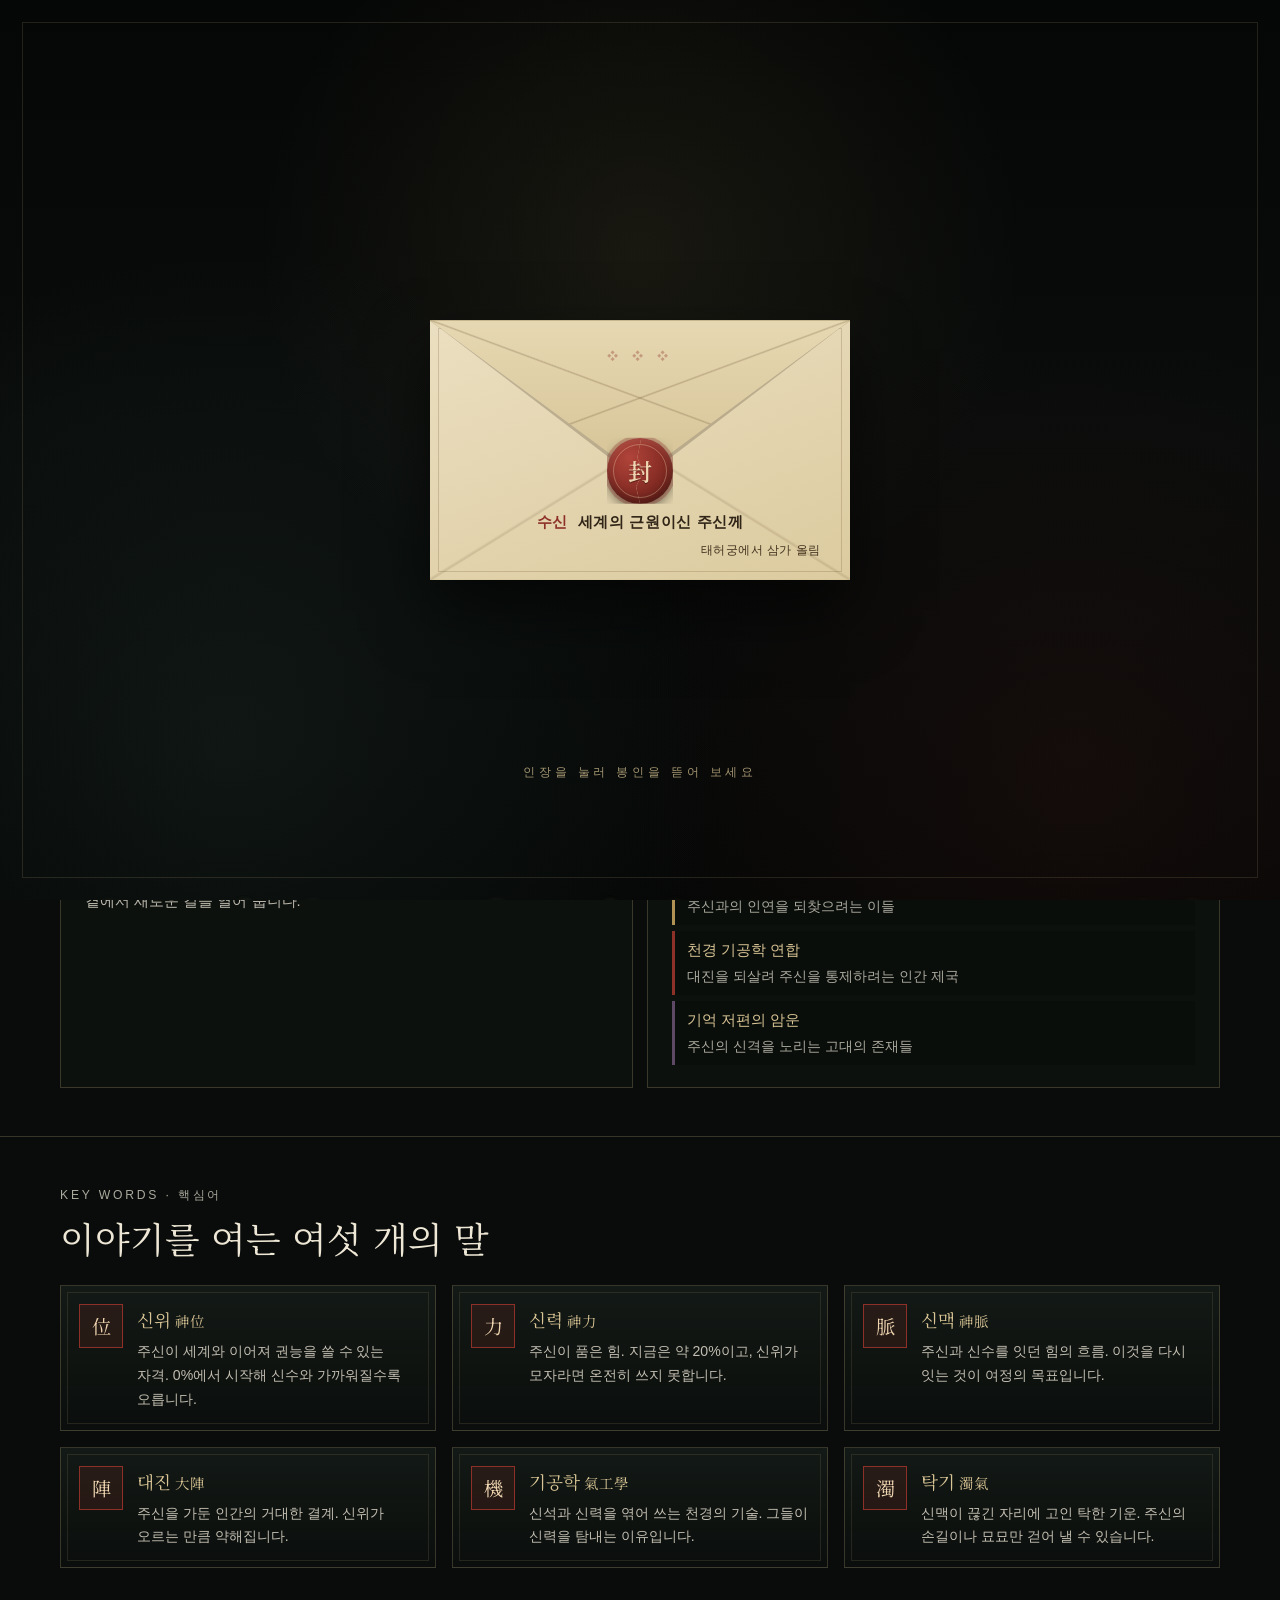
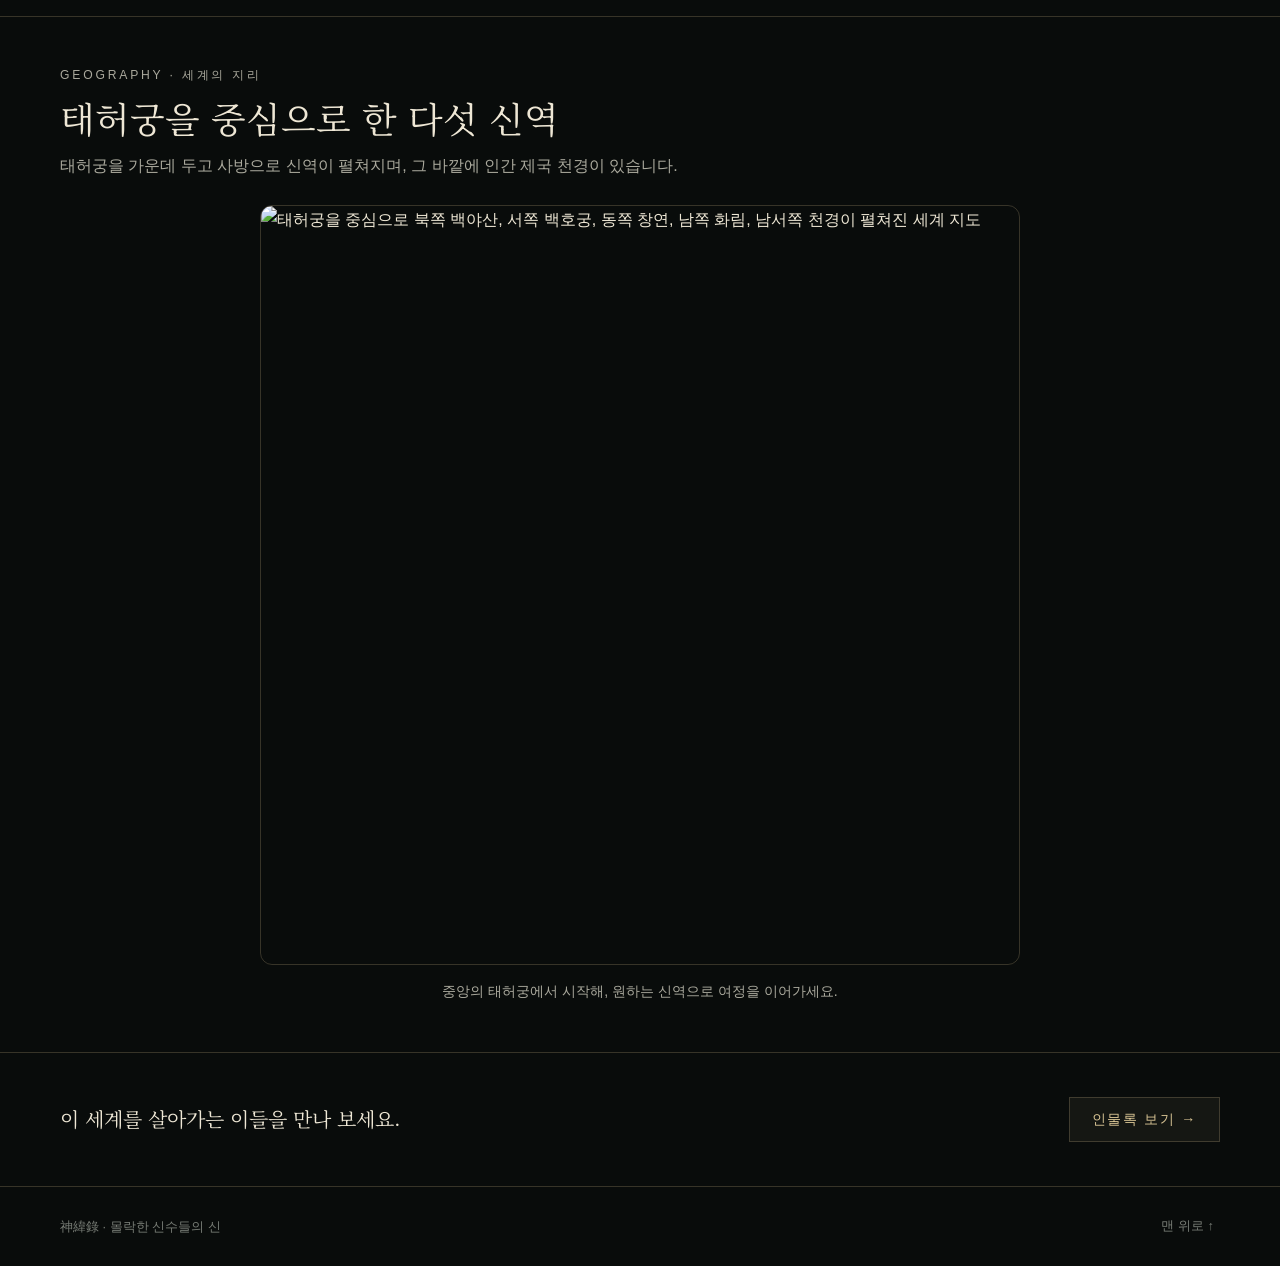
==== index.html @ 6440a2f8 "Add original Shinwirok website index.html" ====
<!doctype html>
<html lang="ko">
<head>
  <meta charset="utf-8">
  <meta name="viewport" content="width=device-width,initial-scale=1">
  <meta name="theme-color" content="#090c0b">
  <meta name="description" content="몰락한 신수들의 신 - 동양 판타지 세계관, 인물록, 여정 안내">
  <title>신위록 神緯錄 | 세계관</title>
  <link rel="preconnect" href="https://fonts.googleapis.com">
  <link rel="preconnect" href="https://fonts.gstatic.com" crossorigin>
  <link href="https://fonts.googleapis.com/css2?family=Noto+Serif+KR:wght@400;500;600&display=swap" rel="stylesheet">
  <link rel="stylesheet" href="styles.css">
  <link rel="icon" type="image/svg+xml" href="data:image/svg+xml,%3Csvg xmlns='http://www.w3.org/2000/svg' viewBox='0 0 64 64'%3E%3Crect width='64' height='64' rx='8' fill='%23090c0b'/%3E%3Crect x='14' y='14' width='36' height='36' rx='3' fill='%238d3028'/%3E%3Ctext x='32' y='41' text-anchor='middle' font-size='25' fill='%23eadbb9'%3E神%3C/text%3E%3C/svg%3E">
  <script>
    /* 같은 세션에서 이미 서신을 연 방문자는 오프닝을 건너뛴다 */
    try { if (sessionStorage.getItem('sinwirok-opened')) document.documentElement.classList.add('skip-opening'); } catch (e) {}
  </script>
</head>
<body class="gate-locked">

  <audio id="bgm" src="assets/audio/bgm.mp3" loop preload="auto"></audio>

  <!-- ═══════════ 오프닝 ═══════════ -->
  <div class="opening-screen" id="openingScreen">
    <div class="opening-motes" aria-hidden="true"></div>

    <div class="envelope-stage" id="envelopeStage">
      <div class="envelope-float">
        <div class="envelope" id="envelope">
          <div class="env-back"></div>
          <div class="env-sheet"><small>봉인된 신록</small><b>神緯錄</b></div>
          <div class="env-front"></div>
          <p class="env-address"><b>수신</b>세계의 근원이신 주신께</p>
          <p class="env-from">태허궁에서 삼가 올림</p>
          <div class="env-flap-shadow" id="flapShadow"></div>
          <div class="env-flap" id="envFlap"><div class="face"><span class="pattern">❖ ❖ ❖</span></div><div class="inner"></div></div>
          <button class="wax-seal" id="waxSeal" type="button" aria-label="봉인을 뜯어 서신 열기">
            <span class="glow" aria-hidden="true"></span>
            <span class="half l" aria-hidden="true">封</span>
            <span class="half r" aria-hidden="true">封</span>
          </button>
        </div>
      </div>
    </div>

    <div class="letter-final" id="letterFinal" hidden>
      <div class="parchment-card">
        <span class="parchment-corner corner-tl" aria-hidden="true">封</span>
        <span class="parchment-corner corner-tr" aria-hidden="true">緘</span>
        <p class="parchment-address rv" style="--d:.05s"><span>수신</span>세계의 근원이신 주신께</p>
        <p class="parchment-kicker rv" style="--d:.1s">봉인된 신록</p>
        <h1 class="parchment-title" aria-label="신위록 神緯錄"><i style="--d:.15s">神</i><i style="--d:.3s">緯</i><i style="--d:.45s">錄</i></h1>
        <p class="parchment-subtitle rv" style="--d:.75s">몰락한 신수들의 신</p>
        <p class="parchment-copy rv" style="--d:1s">끊어진 신맥 너머에서<br>수천 년을 기다린 이들의 기록을 올린다.</p>
        <p class="parchment-date rv" style="--d:1.3s">대진력 3021년 · 태허궁</p>
      </div>
      <button class="enter-btn" id="enterBtn" type="button">기록 살펴보기<span class="arr" aria-hidden="true">→</span></button>
    </div>

    <p class="opening-hint" aria-hidden="true">인장을 눌러 봉인을 뜯어 보세요</p>
  </div>
  <canvas class="opening-fx" id="openingFx" aria-hidden="true"></canvas>

  <!-- ═══════════ 상단 바 ═══════════ -->
  <header class="topbar" id="top">
    <div class="shell bar-inner">
      <a class="brand" href="#" data-tab="lore"><span class="brand-mark">神</span><strong>신위록</strong></a>
      <nav class="main-tabs" role="tablist" aria-label="메인 메뉴">
        <button role="tab" id="tab-lore" aria-controls="view-lore" aria-selected="true" data-tab="lore">세계관<span class="hj">世界</span></button>
        <button role="tab" id="tab-characters" aria-controls="view-characters" aria-selected="false" data-tab="characters">인물록<span class="hj">人物</span></button>
        <button role="tab" id="tab-journey" aria-controls="view-journey" aria-selected="false" data-tab="journey">여정 안내<span class="hj">旅程</span></button>
      </nav>
      <button id="bgmToggleBtn" class="bgm-btn off" type="button" aria-label="음악 켜기/끄기">♪ BGM</button>
    </div>
  </header>

  <!-- ═══════════ 세계관 ═══════════ -->
  <main id="view-lore" class="tab-view" role="tabpanel" aria-labelledby="tab-lore">
    <section class="page-hero lore-hero">
      <div class="shell lore-hero-grid">
        <div>
          <p class="overline">WORLDVIEW · 세계관</p>
          <h1>몰락한 신수들의 신,<br><span>봉인에서 깨어난 주신의 부활</span></h1>
          <div class="lore-story">
            <p>신력을 독점하려던 인간들이 거대한 결계 ‘대진’으로 주신을 봉인했습니다. 신맥이 끊긴 채 흐른 수천 년, 신수들은 버림받았다는 오해 속에서 조금씩 무너져 갔습니다.</p>
            <p class="lore-story-end">그리고 낡은 대진이 흔들리던 밤, 당신이 눈을 뜹니다.</p>
          </div>
        </div>
        <aside class="record-slip" aria-label="신록 표지">
          <p class="slip-head"><span>신록 표지</span><em>대진력 3021년</em></p>
          <dl>
            <div><dt>당신</dt><dd>봉인에서 깨어난 주신</dd></div>
            <div><dt>현재</dt><dd>신위 0% · 끊어진 신맥</dd></div>
            <div><dt>목표</dt><dd>다섯 신수와 다시 이어지기</dd></div>
            <div><dt>위협</dt><dd>천경 · 기억 저편의 암운</dd></div>
          </dl>
          <span class="slip-seal" aria-hidden="true">太虛<br>之印</span>
        </aside>
      </div>
    </section>

    <section class="section section--tight">
      <div class="shell">
        <div class="q-grid">
          <article class="q-card">
            <p class="q-head"><span class="q-no">一</span>나는 누구인가</p>
            <h3>봉인에서 깨어난 주신</h3>
            <p>대진에 갇혀 수천 년을 잠들었다가 폐허가 된 태허궁에서 눈을 떴습니다. 아직은 세계와 이어진 힘이 거의 없습니다.</p>
            <div class="stat-chips"><span class="chip">신위 <b>0%</b></span><span class="chip">신력 <b>약 20%</b></span><span class="chip">대진 <b>100%</b></span></div>
          </article>
          <article class="q-card">
            <p class="q-head"><span class="q-no">二</span>왜 신수를 찾는가</p>
            <h3>끊어진 신맥, 버림받았다고 믿는 이들</h3>
            <p>봉인된 사이 신맥이 끊겼고, 다섯 신수는 버림받았다고 믿으며 탁기와 광기 속에 마모되어 갔습니다. 주신의 힘은 그들과의 인연에서 돌아옵니다.</p>
          </article>
          <article class="q-card">
            <p class="q-head"><span class="q-no">三</span>무엇이 달라지는가</p>
            <h3>신위가 오르고, 대진이 무너진다</h3>
            <p>신수와 가까워질수록 신위가 오르고 대진은 약해집니다. 다시 이어진 신수는 곁에서 새로운 길을 열어 줍니다.</p>
          </article>
          <article class="q-card">
            <p class="q-head"><span class="q-no">四</span>누가 움직이는가</p>
            <h3>세 개의 세력</h3>
            <ul class="faction-lines">
              <li><b>수호 신수 진영</b>주신과의 인연을 되찾으려는 이들</li>
              <li class="empire"><b>천경 기공학 연합</b>대진을 되살려 주신을 통제하려는 인간 제국</li>
              <li class="shadow"><b>기억 저편의 암운</b>주신의 신격을 노리는 고대의 존재들</li>
            </ul>
          </article>
        </div>
      </div>
    </section>

    <section class="section section--tight" id="terms">
      <div class="shell">
        <div class="section-head">
          <p class="overline">KEY WORDS · 핵심어</p>
          <h2>이야기를 여는 여섯 개의 말</h2>
                  </div>

        <div class="term-grid" id="termCards"></div>
      </div>
    </section>

    <section class="section section--tight">
      <div class="shell">
        <div class="section-head">
          <p class="overline">GEOGRAPHY · 세계의 지리</p>
          <h2>태허궁을 중심으로 한 다섯 신역</h2>
          <p>태허궁을 가운데 두고 사방으로 신역이 펼쳐지며, 그 바깥에 인간 제국 천경이 있습니다.</p>
        </div>
        <figure class="geography-image"><img src="https://i.imgur.com/aLyOklo.png" alt="태허궁을 중심으로 북쪽 백야산, 서쪽 백호궁, 동쪽 창연, 남쪽 화림, 남서쪽 천경이 펼쳐진 세계 지도" loading="lazy"><figcaption>중앙의 태허궁에서 시작해, 원하는 신역으로 여정을 이어가세요.</figcaption></figure>
      </div>
    </section>

    <div class="shell next-cta">
      <p>이 세계를 살아가는 이들을 만나 보세요.</p>
      <button class="cta-btn" type="button" data-tab="characters">인물록 보기 →</button>
    </div>
  </main>

  <!-- ═══════════ 인물록 ═══════════ -->
  <main id="view-characters" class="tab-view" role="tabpanel" aria-labelledby="tab-characters" hidden>
    <section class="page-hero">
      <div class="shell">
        <p class="overline">CHARACTERS · 인물록</p>
        <h1>세계의 왕좌를 둘러싼<br><span>기록된 이들과 가려진 운명</span></h1>
        <p class="lead">세력별로 골라 볼 수 있고, 인물을 누르면 자세한 기록이 펼쳐집니다.</p>
      </div>
    </section>

    <div class="filter-bar">
      <div class="shell filter-inner" role="group" aria-label="세력별 보기">
        <button class="filter-btn" type="button" data-filter="all" aria-pressed="true">전체 <span class="cnt" data-count="all"></span></button>
        <button class="filter-btn" type="button" data-filter="guardian" aria-pressed="false"><span class="dot"></span>수호 신수 <span class="cnt" data-count="guardian"></span></button>
        <button class="filter-btn" type="button" data-filter="empire" aria-pressed="false"><span class="dot"></span>천경 <span class="cnt" data-count="empire"></span></button>
        <button class="filter-btn" type="button" data-filter="shadow" aria-pressed="false"><span class="dot"></span>암운 <span class="cnt" data-count="shadow"></span></button>
      </div>
    </div>

    <section class="faction-block is-guardian" data-faction="guardian">
      <div class="shell">
        <div class="faction-header"><div><p class="overline">FACTION 01</p><h2>수호 신수 진영<small>守護神獸</small></h2><p>긴 단절 끝에 저마다의 결핍과 상처를 안고 주신을 기다려 온 수호자들.</p></div></div>
        <div class="guardian-list" data-list="guardian"></div>
      </div>
    </section>
    <section class="faction-block is-empire" data-faction="empire">
      <div class="shell">
        <div class="faction-header"><div><p class="overline">FACTION 02</p><h2>천경 기공학 연합<small>天京</small></h2><p>신력을 자원으로 삼아 대진을 다시 움직이려는 인간 제국의 중심인물들.</p></div></div>
        <div class="guardian-list" data-list="empire"></div>
      </div>
    </section>
    <section class="faction-block is-shadow" data-faction="shadow">
      <div class="shell">
        <div class="faction-header"><div><p class="overline">FACTION 03</p><h2>기억 저편의 암운<small>暗雲</small></h2><p>대진의 균열 너머에서 저마다의 욕망을 품고 주신과 신수 사이를 파고드는 존재들.</p></div></div>
        <div class="guardian-list" data-list="shadow"></div>
      </div>
    </section>

    <div class="shell next-cta">
      <p>누구를 먼저 찾아갈지는 주신이 정합니다.</p>
      <button class="cta-btn" type="button" data-tab="journey">여정 안내 보기 →</button>
    </div>

  </main>

  <!-- ═══════════ 여정 안내 ═══════════ -->
  <main id="view-journey" class="tab-view" role="tabpanel" aria-labelledby="tab-journey" hidden>
    <section class="page-hero page-hero--compact">
      <div class="shell">
        <p class="overline">JOURNEY · 여정 안내</p>
        <h1>봉인을 풀고,<br><span>끊어진 신맥을 다시 잇는 여정</span></h1>
        <p class="lead">신수와의 인연을 되찾을 때마다 세계도 조금씩 모습을 바꿉니다.</p>
      </div>
    </section>

    <section class="section">
      <div class="shell">
        <div class="section-head"><p class="overline">HOW IT FLOWS · 여정의 흐름</p><h2>하나의 인연이 세계를 바꾸기까지</h2></div>
<ol class="journey journey--compact">
          <li class="j-step key"><div class="j-seal">壹</div><div class="j-body"><h3>봉인 해제<small>태허궁</small></h3><p>폐허가 된 태허궁에서 눈을 뜨고, 묘묘와 사운을 가장 먼저 만납니다.</p></div></li>
          <li class="j-step"><div class="j-seal">貳</div><div class="j-body"><h3>신역 선택<small>순서 자유</small></h3>
            <p>남은 네 신수 가운데 누구에게 먼저 갈지 직접 고릅니다. 먼저 만났다고 생기는 우열은 없습니다.</p>
            <div class="branch branch--mini"><span><b>東</b>청야</span><span><b>西</b>사백</span><span><b>南</b>적련</span><span><b>北</b>설환</span></div></div></li>
          <li class="j-step"><div class="j-seal">參</div><div class="j-body"><h3>인연 회복<small>대화와 사건</small></h3><p>신수가 외면해 온 상처와 오해를 함께 지나야 신뢰가 돌아옵니다.</p></div></li>
          <li class="j-step"><div class="j-seal">肆</div><div class="j-body"><h3>권능 회귀 · 신위 상승<small>세계의 변화</small></h3><p>신수의 힘이 새 길을 열고, 신위가 오른 만큼 대진은 약해집니다. 그 균열을 따라 천경과 암운도 움직입니다.</p></div></li>
          <li class="j-loop"><div class="j-seal">↻</div><p>다음 신역으로<small>남은 신수를 찾아 貳부터 다시 이어 갑니다.</small></p></li>
          <li class="j-step j-final"><div class="j-seal">終</div><div class="j-body"><h3>최종장<small>회복 신수 5/5</small></h3><p>다섯 신수와 모두 다시 이어지면 대진이 무너지고, 가장 오래된 암운이 모습을 드러냅니다.</p></div></li>
        </ol>
      </div>
    </section>

    <section class="section section--tight" id="shadows">
      <div class="shell">
        <div class="section-head"><p class="overline">SHADOWS · 암운의 출현</p><h2>신위가 오를수록 드러나는 암운</h2><p>주신의 힘이 돌아올수록 봉인 너머의 존재들도 그 기척을 알아채고 하나씩 모습을 드러냅니다.</p></div>

        <div class="shadow-track" aria-hidden="true">
          <div class="st-bar"><span class="st-fill"></span></div>
          <span class="st-mark" style="--at:20%"><b>20%</b></span>
          <span class="st-mark" style="--at:40%"><b>40%</b></span>
          <span class="st-mark" style="--at:60%"><b>60%</b></span>
          <span class="st-mark hint" style="--at:80%"><b>80%</b></span>
          <span class="st-mark final" style="--at:100%"><b>100%</b></span>
          <span class="st-label st-0">신위 0%</span>
        </div>

        <ol class="shadow-list">
          <li><span class="sh-at">신위 20%</span><h4>녹요<small>綠妖</small></h4><p>주신의 부활을 가장 먼저 눈치챈 정보상. 다른 암운의 존재를 처음으로 흘립니다.</p></li>
          <li><span class="sh-at">신위 40%</span><h4>창혈<small>蒼血</small></h4><p>수호 신수에게 적의를 품은 이리 영물. 신수와의 관계에 직접 균열을 냅니다.</p></li>
          <li><span class="sh-at">신위 60%</span><h4>유화<small>幽華</small></h4><p>환영과 거짓 기억으로 신수들의 상처를 흔들며, 위기를 본격적으로 키웁니다.</p></li>
          <li class="final"><span class="sh-at">신위 100%</span><h4>황륜<small>黃輪</small></h4><p>고대 황룡이 직접 모습을 드러내며 최종장이 열립니다.</p></li>
        </ol>
        <p class="bond-note">신위가 아니더라도, 완전히 회복한 신수가 1 · 2 · 3 · 5명이 되는 순간 같은 순서로 나타납니다.</p>
      </div>
    </section>

    <section class="section section--tight">
      <div class="shell">
        <div class="section-head"><p class="overline">FIVE POWERS · 다섯 권능</p><h2>다시 이어진 신수가 여는 길</h2></div>
        <div class="bond-grid" id="bondGrid"></div>
        <p class="bond-note">다시 이어진 신수는 여정에 함께하며, 누구와 함께하느냐에 따라 해법이 달라집니다. 여러 신수가 모이면 신경전이 벌어지기도 하지만 회복 순서에 따른 우열은 없습니다.</p>
      </div>
    </section>

    <section class="section section--tight" id="status">
      <div class="shell">
        <div class="section-head"><p class="overline">RECORDS · 채팅 속 기록</p><h2>여정은 기록으로 남습니다</h2><p>매 응답 아래에는 현재 상황을 보여주는 상태창이 붙습니다. /여정기록과 /지도를 입력하면 이야기가 이어진 뒤, 그 장면까지 반영된 기록이나 지도가 상태창 위에 표시됩니다.</p></div>

        <div class="rec-tabs" role="tablist" aria-label="기록 종류">
          <button type="button" role="tab" aria-selected="true" data-rec="hud">상태창 · HUD<small>매 응답</small></button>
          <button type="button" role="tab" aria-selected="false" data-rec="log">/여정기록<small>지나온 이야기</small></button>
          <button type="button" role="tab" aria-selected="false" data-rec="map">/지도<small>세계와 현재 위치</small></button>
        </div>

        <div class="hud-showcase" data-recpane="hud">
          <div class="hud-stage">
            <div class="hud-sample-tabs" role="group" aria-label="예시 시점">
              <button type="button" data-hud="start" aria-pressed="true">여정의 시작</button>
              <button type="button" data-hud="mid" aria-pressed="false">여정 중반</button>
            </div>
            <div class="hud" id="hudSample"></div>
          </div>
          <ol class="hud-legend">
            <li><b>날짜 · 시간 · 장소</b>지금 장면의 날씨와 날짜, 시간, 장소입니다.</li>
            <li><b>곁에</b>지금 같은 자리에 있는 신수와 묘묘입니다. 타세력 인물은 이 줄에 표시되지 않습니다.</li>
            <li><b>장면</b>방금 일어난 일.</li>
            <li><b>목표</b>지금 이어 갈 수 있는 행동 하나.</li>
            <li><b>신위 · 회복 신수 · 대진</b>신위는 신수들과 쌓은 신뢰의 합이고, 대진은 그만큼 약해집니다.</li>
            <li><b>묘묘의 한 줄</b>냄새와 소리에 반응한 모습. 가끔 희미한 실마리가 됩니다.</li>
            <li><b>인연 기록</b>눌러서 펼치면 신수별 감정·관계·신뢰도·권능과, 마주친 타세력 인물이 보입니다.</li>
          </ol>
        </div>

        <div class="hud-showcase" data-recpane="log" hidden>
          <div class="hud-stage">
            <section class="jlog" id="journeyLog" aria-label="여정 기록 예시"></section>
          </div>
          <ul class="hud-legend plain">
            <li><b class="c-gold">◉ 최근 사건</b>가장 최근 일부터 다섯 개까지.</li>
            <li><b class="c-jade">◇ 발견한 단서</b>직접 보고 들은 것들.</li>
            <li><b class="c-green">✓ 해결한 사건</b>마무리된 일들.</li>
            <li><b class="c-red">… 남은 흔적</b>아직 풀리지 않은 이야기의 끈.</li>
            <li class="note">채팅창에 /여정기록을 입력하면 상태창 위에 표시됩니다. 실제로 보고 들은 일을 정리하며, 남은 일과 단서를 살펴 다음 시도를 떠올릴 수 있습니다.</li>
          </ul>
        </div>
        <div class="map-showcase" data-recpane="map" hidden>
          <div class="wm-card"><header>◈ 세계 지도</header><div class="wm-stage"><img class="wm-art" src="https://i.imgur.com/aLyOklo.png" alt="세계 지도" loading="lazy"><button type="button" class="wm-owner at-home" data-map-region="center" aria-pressed="true" style="left:50%;top:48%" aria-label="태허궁 상세 보기"><img src="https://i.imgur.com/BDdqsu2.png" alt="" loading="lazy"><strong>태허궁</strong><small>사운 · 조우</small></button><button type="button" class="wm-owner " data-map-region="north" aria-pressed="false" style="left:52%;top:13%" aria-label="백야산·백사궁 상세 보기"><img src="https://i.imgur.com/wEfxzm9.png" alt="" loading="lazy"><strong>백야산·백사궁</strong><small>설환 · 미방문</small></button><button type="button" class="wm-owner " data-map-region="west" aria-pressed="false" style="left:17%;top:37%" aria-label="백호궁 상세 보기"><img src="https://i.imgur.com/jSejaXc.png" alt="" loading="lazy"><strong>백호궁</strong><small>사백 · 미방문</small></button><button type="button" class="wm-owner " data-map-region="east" aria-pressed="false" style="left:84%;top:48%" aria-label="창연·용연궁 상세 보기"><img src="https://i.imgur.com/DPED0PJ.png" alt="" loading="lazy"><strong>창연·용연궁</strong><small>청야 · 미방문</small></button><button type="button" class="wm-owner " data-map-region="south" aria-pressed="false" style="left:50%;top:79%" aria-label="주작궁·화림 상세 보기"><img src="https://i.imgur.com/OrjoEQ8.png" alt="" loading="lazy"><strong>주작궁·화림</strong><small>적련 · 미방문</small></button><button type="button" class="wm-owner " data-map-region="outer" aria-pressed="false" style="left:15%;top:78%" aria-label="천경 상세 보기"><span class="wm-gear">⚙️</span><strong>천경</strong><small>미방문</small></button><span class="wm-current" aria-label="나의 현재 위치: 태허궁">✦</span></div><details open class="wm-legend"><summary>범례</summary><p>✦ 나의 현재 위치<br>컬러 얼굴: 자기 영역에 있음<br>모노톤 얼굴: 영역을 비웠거나 위치 미확인</p></details><p class="wm-footnote">여정의 시작을 보여주는 예시입니다. 지역을 눌러 상세 화면을 살펴보세요.</p></div>
          <div><section class="wm-detail" aria-label="지역 상세 화면 예시"><img id="mapDetailImage" src="https://i.imgur.com/6FIaAO8.png" alt="태허궁에서 사운과 조우한 모습" loading="lazy"><div class="wm-detail-body"><div class="wm-stages" id="mapStageButtons"><button type="button" data-map-stage="base" aria-pressed="false">기본</button><button type="button" data-map-stage="met" aria-pressed="true">조우</button><span aria-label="아직 열리지 않은 그림">🔒</span></div><h3 id="mapDetailTitle">태허궁</h3><p id="mapDetailOwner">수호 신수: 사운 · 조우</p><p id="mapDetailNote">눈을 뜬 폐허. 사운이 거리를 두고 낯익은 기척을 살핍니다.</p><div class="wm-rumor"><strong>민간 풍문</strong><p id="mapDetailRumor">“저 폐허엔 밤마다 사람 하나가 서 있다더라. 천 년째 같은 자리에서 한 번도 안 눕는다고.”</p><small>확인되지 않은 이야기입니다.</small></div></div></section>
          <ul class="hud-legend plain wm-explanation"><li><b>/지도 · 세계와 현재 위치</b>지역의 위치와 주인, 내가 있는 곳을 확인할 수 있습니다. 실제 채팅에서는 지역을 누르면 상세 팝업이 열립니다.</li><li><b>얼굴은 영역의 주인</b>아직 만나지 않은 신수도 표시됩니다. 신수가 이동해도 얼굴 아이콘은 자기 영역에 남고, 곁에 있는 인물은 상태창에서 확인합니다.</li><li><b>진행에 따라 열리는 그림</b>신수를 만나고 회복이 진행되면 새 그림이 열립니다. 열린 그림은 다시 볼 수 있으며, 얼굴 색은 회복 단계와 별개입니다.</li></ul></div>
        </div>

      </div>
    </section>
  </main>

  <!-- 인물 상세 팝업 -->
    <div class="modal-overlay" id="charModal" role="dialog" aria-modal="true" aria-labelledby="charModalName">
    <div class="modal-card">
      <button class="modal-close" id="charModalClose" type="button" aria-label="닫기">&times;</button>
      <div class="modal-portrait">
        <div class="portrait-placeholder" id="charModalPortrait"><span></span><small>초상 이미지 영역</small></div>
        <p class="modal-record-no" id="charModalRecord"></p>
      </div>
      <div class="modal-body">
        <div class="modal-identity"><div><p class="direction" id="charModalDirection"></p><h2 id="charModalName"></h2><p class="guardian-kind" id="charModalKind"></p></div><span class="profile-seal" id="charModalSeal">神</span></div>
        <blockquote id="charModalQuote"></blockquote>
        <p class="modal-summary" id="charModalSummary"></p>
        <dl id="charModalDetails"></dl>
      </div>
    </div>
  </div>

  <footer>
    <div class="shell footer-inner">
      <span>神緯錄 · 몰락한 신수들의 신</span>
      <button type="button" id="toTop">맨 위로 ↑</button>
    </div>
  </footer>

  <script>
  /* ============================================================
     데이터 — 용어 / 인물 / 신수 회복
     ============================================================ */
  var TERMS = [
    { seal: '位', name: '신위', hj: '神位', desc: '주신이 세계와 이어져 권능을 쓸 수 있는 자격. 0%에서 시작해 신수와 가까워질수록 오릅니다.' },
    { seal: '力', name: '신력', hj: '神力', desc: '주신이 품은 힘. 지금은 약 20%이고, 신위가 모자라면 온전히 쓰지 못합니다.' },
    { seal: '脈', name: '신맥', hj: '神脈', desc: '주신과 신수를 잇던 힘의 흐름. 이것을 다시 잇는 것이 여정의 목표입니다.' },
    { seal: '陣', name: '대진', hj: '大陣', desc: '주신을 가둔 인간의 거대한 결계. 신위가 오르는 만큼 약해집니다.' },
    { seal: '機', name: '기공학', hj: '氣工學', desc: '신석과 신력을 엮어 쓰는 천경의 기술. 그들이 신력을 탐내는 이유입니다.' },
    { seal: '濁', name: '탁기', hj: '濁氣', desc: '신맥이 끊긴 자리에 고인 탁한 기운. 주신의 손길이나 묘묘만 걷어 낼 수 있습니다.' }
  ];

  /* faction: guardian / empire / shadow
     src — 목록 카드 위쪽 가로 이미지(9:4 표시, 기존 4:3 원본은 중앙부가 잘립니다). 예: src:'https://i.imgur.com/pxaYWYm.png'
     detailSrc — 상세 팝업 이미지(3:4). 예: detailSrc:'https://i.imgur.com/QuHQ9kT.png'
     detailSrc를 비우면 src를 함께 사용하고, 둘 다 비우면 자리표시가 나옵니다. */
  var CHARACTERS = [
    { key:'saun', faction:'guardian', place:'中央 · 태허궁', name:'사운', hj:'四雲', kind:'현무 · 폐허의 수호자', seal:'玄', record:'神獸記錄 · 01', src:'https://i.imgur.com/pxaYWYm.png', detailSrc:'https://i.imgur.com/QuHQ9kT.png',
      summary:'폐허가 된 태허궁을 끝까지 지킨 수호자. 침묵과 통제 아래에는 주신을 다시 잃을지 모른다는 불안이 깊이 눌려 있습니다.',
      details:[['소재지','주신이 각성한 중앙 태허궁의 무너진 신전'],['상태','수백 년 동안 홀로 폐허를 지키며 누적된 지독한 피로와 재손실에 대한 집착적 불안'],['첫 만남','각성 직후 낯선 기척을 감지하고 경계하며 다가옵니다. 당신임을 확신하지 못한 채 신력을 검증하려 합니다.']] },
    { key:'cheongya', faction:'guardian', place:'東方 · 창연 / 용연궁', name:'청야', hj:'靑夜', kind:'청룡 · 심연의 지배자', seal:'靑', record:'神獸記錄 · 02', src:'https://i.imgur.com/GzSulz3.png', detailSrc:'https://i.imgur.com/wVqkrWj.png',
      summary:'여의주를 빼앗긴 뒤 심연에 남은 청룡. 오만한 태도로 상대를 시험하지만, 그 밑바닥에는 결핍과 배신감이 웅크리고 있습니다.',
      details:[['소재지','인간의 수탈로 오염되고 봉쇄된 동방의 심해 용연궁'],['상태','인간에게 여의주를 강탈당한 깊은 상처와 배신감, 오만함 뒤에 숨겨진 서늘한 결핍'],['첫 만남','고압적이고 차가운 태도로 당신의 자격과 진실성을 시험하며 심연 속으로 유인합니다.']] },
    { key:'jeokryeon', faction:'guardian', place:'南方 · 주작궁 / 화림', name:'적련', hj:'赤蓮', kind:'주작 · 꺼지지 않는 불꽃', seal:'赤', record:'神獸記錄 · 03', src:'https://i.imgur.com/3yKw1lC.png', detailSrc:'https://i.imgur.com/vyZcfh2.png',
      summary:'꺼지지 않는 신화에 스스로를 태우는 주작. 고통과 갈망을 분리하지 못한 채 주신의 손길만을 유일한 구원으로 여깁니다.',
      details:[['소재지','제어되지 않는 신화로 재가 내리는 남방 화림 한가운데'],['상태','통제 불능의 불길로 스스로를 태우는 자학적 광기와 위태로운 갈증'],['첫 만남','신화 폭주 속에서 당신을 발견하자마자 구원자로서 타오르는 손길과 온기를 갈구합니다.']] },
    { key:'sabaek', faction:'guardian', place:'西方 · 백호궁', name:'사백', hj:'沙白', kind:'백호 · 서방의 군주', seal:'白', record:'神獸記錄 · 04', src:'https://i.imgur.com/MmQrEZi.png', detailSrc:'https://i.imgur.com/q4SAcgr.png',
      summary:'천경과 맞닿은 서방의 최전선을 지키는 군주. 지키지 못했다는 치욕을 힘과 전투로 증명하려는 거친 충성심을 품고 있습니다.',
      details:[['소재지','인간 제국 천경과 맞닿은 최전선, 서방 백호궁 요새'],['상태','과거 주신을 지키지 못했다는 자책감과 치욕, 그것을 덮은 호전적인 야성미'],['첫 만남','반가움보다 사냥꾼의 날카로운 눈빛으로 당신의 힘과 위엄을 단단히 검증하려 합니다.']] },
    { key:'seolhwan', faction:'guardian', place:'北方 · 백야산', name:'설환', hj:'雪煥', kind:'백사 · 설산의 은둔자', seal:'雪', record:'神獸記錄 · 05', src:'https://i.imgur.com/wDNcGmx.png', detailSrc:'https://i.imgur.com/0HcboOA.png',
      summary:'끝없는 설산에서 홀로 얼어붙어 온 백사. 주신을 사랑 이전에 생존을 가능하게 하는 유일한 온기로 인식합니다.',
      details:[['소재지','끝없는 눈보라와 시공간이 왜곡된 북방 백야산 정상의 산장'],['상태','체온조차 남지 않은 고립감 속에서 얼어붙어 가는 냉혈의 결핍'],['첫 만남','당신을 사랑이 아닌 생존을 가능하게 하는 유일한 \'온기\' 그 자체로 인식하고 똬리를 틀어 옵니다.']] },
    { key:'myomyo', faction:'guardian', place:'수호 영물 · 길잡이', name:'묘묘', hj:'妙妙', kind:'묘선 · 액막이 영물', seal:'妙', record:'靈物記錄 · 01', src:'https://i.imgur.com/cMqO4zG.png', detailSrc:'https://i.imgur.com/as8FC8U.png',
      summary:'봉인의 잔재인 탁기를 먹어 정화하는 작은 길잡이. 주신의 가장 가까운 곳을 자연스럽게 차지해 다른 신수들의 질투를 받습니다.',
      details:[['역할','주신의 몸에 남은 봉인의 잔재(탁기)를 핥아먹고 정화하는 영물'],['특징','각성 직후 당신의 곁을 지키는 길잡이이자, 타 신수들의 강한 질투를 받는 존재']] },

    { key:'seopjiun', faction:'empire', place:'天京 · 제국 중앙', name:'섭지운', hj:'葉智雲', kind:'천경 총수 · 냉철한 실용주의자', seal:'天', record:'天京記錄 · 01', src:'https://i.imgur.com/R77GJcy.png', detailSrc:'https://i.imgur.com/PR8O18b.png',
      summary:'인간 문명의 완성을 위해 대진 재가동을 추진하는 천경의 총수. 주신을 숭배의 대상이 아니라 통제해야 할 거대한 힘으로 봅니다.',
      details:[['나이','38세'],['권능과 장비','근묵파동을 다루며 대진 재가동 계획을 지휘합니다'],['핵심 성향','감정보다 제국의 존속과 효율을 앞세우는 냉정한 전략가']] },
    { key:'jegaryeong', faction:'empire', place:'天京 · 중앙 기공원', name:'제갈영', hj:'諸葛永', kind:'수석 기공학자 · 광기 어린 연구자', seal:'機', record:'天京記錄 · 02', src:'https://i.imgur.com/y1l4lJk.png', detailSrc:'https://i.imgur.com/p0E2Iv1.png',
      summary:'황동 고글과 추출 튜브를 달고 신력의 수치를 좇는 수석 기공학자. 신과 신수를 경외의 대상이 아닌 관찰하고 분해할 현상으로 여깁니다.',
      details:[['나이','32세'],['전문','신력 추출 장치와 복구된 대진 회로를 연구합니다'],['핵심 성향','윤리보다 측정과 실험 결과를 우선하는 임상적인 탐구자']] },
    { key:'yeonhwa', faction:'empire', place:'天京 · 연명 기공실', name:'연화', hj:'蓮花', kind:'변절한 전 대신관 · 강제 연명자', seal:'蓮', record:'天京記錄 · 03', src:'https://i.imgur.com/luNmBvl.png', detailSrc:'https://i.imgur.com/jg2sf8U.png',
      summary:'오래전 신역을 섬겼으나 지금은 은빛 기공 튜브에 의지해 살아가는 변절자. 순진한 신앙이 부서진 뒤 스스로 천경에 신역의 지식을 넘겼습니다.',
      details:[['나이','340세 · 기공 장치로 연명 중'],['과거','신역의 의식과 결계를 알던 대신관'],['핵심 성향','죄책감을 품고도 자신의 선택을 순수한 희생으로 포장하지 않습니다']] },
    { key:'dojin', faction:'empire', place:'天京 · 신역 침공 전선', name:'도진', hj:'島眞', kind:'천경 수호대장 · 흑철의 무인', seal:'武', record:'天京記錄 · 04', src:'https://i.imgur.com/C3Bs8Ck.png', detailSrc:'https://i.imgur.com/PfJ122U.png',
      summary:'흑철 중갑주와 주술 사슬 대검을 사용하는 천경의 수호대장. 봉인 시대를 직접 겪은 자가 아니라 오늘의 전장에서 살아남은 군인입니다.',
      details:[['나이','36세'],['무장','흑철 중갑주와 주술 사슬 대검'],['핵심 성향','쾌락이나 명예보다 임무와 책임을 앞세우는 과묵한 무인']] },

    { key:'hwangryun', faction:'shadow', place:'古代 · 흑금의 봉인', name:'황륜', hj:'黃輪', kind:'고대 황룡 · 암운의 군주', seal:'龍', record:'暗雲記錄 · 01', src:'https://i.imgur.com/6RN0Wxo.png', detailSrc:'https://i.imgur.com/n9FJvgL.png',
      summary:'주신의 신위를 빼앗으려다 함께 봉인된 고대 황룡. 다시 깨어난 뒤에는 주신을 집어삼켜 자신이 유일한 신이 되려 합니다.',
      details:[['정체','황금빛 용의 격을 지닌 고대의 지배자'],['권능','중력파동과 흑금 사슬을 다룹니다'],['핵심 욕망','주신을 하나의 인격이 아니라 왕좌를 완성할 전리품으로 여깁니다']] },
    { key:'changhyeol', faction:'shadow', place:'古代 · 피 냄새를 좇는 사냥터', name:'창혈', hj:'蒼血', kind:'타락한 이리 영물 · 열등한 포식자', seal:'狼', record:'暗雲記錄 · 02', src:'https://i.imgur.com/M0flH42.png', detailSrc:'https://i.imgur.com/IJA6D36.png',
      summary:'직계 수호 혈통에서 밀려난 방계 이리 영물. 자신을 배척한 격의 차이를 뒤집기 위해 주신의 피를 노립니다.',
      details:[['외형','188cm의 거친 체격과 짐승의 문신'],['권능','이리 형상으로 변하며 사냥감에 표식을 남깁니다'],['핵심 욕망','열등감을 포식과 소유로 뒤집으려 합니다']] },
    { key:'yuhwa', faction:'shadow', place:'古代 · 심해의 거울꽃', name:'유화', hj:'幽華', kind:'경어목 환화 요괴 · 몽환의 공작자', seal:'幻', record:'暗雲記錄 · 03', src:'https://i.imgur.com/cBbAFyE.png', detailSrc:'https://i.imgur.com/ndHuhQH.png',
      summary:'심해 괴물의 눈에서 태어난 환화 요괴. 몽환안으로 거짓 기억과 환영을 비추며 신수의 상처와 질투를 부풀립니다.',
      details:[['외형','176cm의 가느다란 체격과 깊은 바다를 닮은 눈'],['권능','몽환안과 거짓 환영으로 감각과 기억을 뒤틉니다'],['핵심 성향','타인의 파멸을 연출하면서도 그 고통에 스스로 흔들리는 모순']] },
    { key:'nokyo', faction:'shadow', place:'古代 · 경계 없는 유랑길', name:'녹요', hj:'綠妖', kind:'유랑 도깨비 · 정보상과 암살자', seal:'火', record:'暗雲記錄 · 04', src:'https://i.imgur.com/vnLxcjG.png', detailSrc:'https://i.imgur.com/tBR58Zw.png',
      summary:'도깨비의 유물을 훔쳐 청록 불꽃을 다루게 된 유랑자. 기공 도구와 정보를 거래하며 가장 이익이 되는 틈으로 파고듭니다.',
      details:[['외형','181cm의 날렵한 체격과 청록 불꽃'],['권능','청록 불꽃과 훔친 기공 도구를 함께 사용합니다'],['핵심 성향','장난스러운 태도 아래 기회주의적인 소유욕을 숨깁니다']] }
  ];

  var BONDS = [
    { where:'中央 · 태허궁', name:'사운', hj:'四雲', power:'결계', line:'태허궁을 안전한 거점으로 되살립니다.' },
    { where:'東方 · 창연', name:'청야', hj:'靑夜', power:'수중 이동', line:'깊은 바다와 막힌 물길이 열립니다.' },
    { where:'南方 · 주작궁', name:'적련', hj:'赤蓮', power:'오염 소각', line:'불길과 탁기가 뒤엉킨 곳을 뚫고 지나갑니다.' },
    { where:'西方 · 백호궁', name:'사백', hj:'沙白', power:'군세', line:'백호궁의 군세와 함께 정면으로 돌파합니다.' },
    { where:'北方 · 백야산', name:'설환', hj:'雪煥', power:'혹한 생존', line:'눈보라 속에서도 움직이고 숨은 길을 찾습니다.' }
  ];

  /* ============================================================
     오프닝
     ============================================================ */
  (function () {
    var screen = document.getElementById('openingScreen');
    var root = document.documentElement;
    if (root.classList.contains('skip-opening')) {
      screen.remove(); document.body.classList.remove('gate-locked'); return;
    }
    var seal = document.getElementById('waxSeal');
    var flap = document.getElementById('envFlap');
    var flapShadow = document.getElementById('flapShadow');
    var stage = document.getElementById('envelopeStage');
    stage.addEventListener('animationend', function (event) {
      if (event.animationName === 'envArrive') stage.style.animation = 'none';
    });
    var sheet = stage.querySelector('.env-sheet');
    var finalBox = document.getElementById('letterFinal');
    var enterBtn = document.getElementById('enterBtn');
    var reduce = matchMedia('(prefers-reduced-motion: reduce)').matches;
    var wait = function (ms) { return new Promise(function (r) { setTimeout(r, reduce ? Math.min(ms, 60) : ms); }); };
    var anim = function (el, kf, o) { return el.animate(kf, Object.assign({ fill: 'forwards', easing: 'cubic-bezier(.45,0,.25,1)' }, o)); };

    // 떠다니는 금빛 먼지
    var motes = screen.querySelector('.opening-motes');
    for (var i = 0; i < 14; i++) {
      var m = document.createElement('i');
      m.style.left = (Math.random() * 100) + '%';
      m.style.animationDuration = (9 + Math.random() * 9) + 's';
      m.style.animationDelay = (-Math.random() * 18) + 's';
      m.style.setProperty('--s', (2 + Math.random() * 3).toFixed(1) + 'px');
      motes.appendChild(m);
    }

    // 불꽃 파티클
    var cv = document.getElementById('openingFx'), cx = cv.getContext('2d'), sparks = [], running = true;
    function fit() { cv.width = innerWidth * devicePixelRatio; cv.height = innerHeight * devicePixelRatio; }
    fit(); addEventListener('resize', fit);
    function burst(x, y, n) {
      var d = devicePixelRatio;
      for (var k = 0; k < n; k++) {
        var a = Math.random() * Math.PI * 2, s = (Math.random() * 5 + 1.2) * d;
        sparks.push({ x: x * d, y: y * d, vx: Math.cos(a) * s, vy: Math.sin(a) * s - 1.2 * d, l: 1, r: (Math.random() * 2 + .6) * d, c: Math.random() < .3 ? '190,70,55' : '255,222,160' });
      }
    }
    (function loop() {
      if (!running) return;
      var d = devicePixelRatio; cx.clearRect(0, 0, cv.width, cv.height);
      for (var k = sparks.length - 1; k >= 0; k--) {
        var s = sparks[k]; s.x += s.vx; s.y += s.vy; s.vx *= .95; s.vy = s.vy * .95 + .05 * d; s.l -= .016;
        if (s.l <= 0) { sparks.splice(k, 1); continue; }
        cx.fillStyle = 'rgba(' + s.c + ',' + s.l + ')'; cx.beginPath(); cx.arc(s.x, s.y, s.r, 0, 7); cx.fill();
      }
      requestAnimationFrame(loop);
    })();
    function shake() { screen.classList.remove('is-shaking'); void screen.offsetWidth; screen.classList.add('is-shaking'); }
    setTimeout(function () { if (!opened) shake(); }, 1150); // 봉투가 내려앉는 순간

    var opened = false;
    async function openEnvelope() {
      if (opened) return; opened = true;
      screen.classList.add('is-opened');
      try { sessionStorage.setItem('sinwirok-opened', '1'); } catch (e) {}

      // 인장이 눌리고 갈라짐
      seal.classList.add('is-pressed'); await wait(150); seal.classList.remove('is-pressed');
      var r = seal.getBoundingClientRect();
      seal.classList.add('is-broken'); burst(r.left + r.width / 2, r.top + r.height / 2, 80); shake();
      await wait(180);

      // 덮개: 살짝 들렸다가 앞으로 젖혀지며 열림
      anim(flapShadow, [{ opacity: 1 }, { opacity: 0 }], { duration: 300 });
      await anim(flap, [{ transform: 'rotateX(0deg)' }, { transform: 'rotateX(24deg)' }], { duration: 200, easing: 'cubic-bezier(.3,0,.4,1)' }).finished.catch(function () {});
      anim(flap, [{ transform: 'rotateX(24deg)' }, { transform: 'rotateX(180deg)' }], { duration: 620, easing: 'cubic-bezier(.25,.6,.3,1)' });
      await wait(230); flap.style.zIndex = 1;
      await wait(420);

      // 편지가 올라옴
      anim(sheet, [{ transform: 'none' }, { transform: 'translateY(-64%)' }], { duration: 800, easing: 'cubic-bezier(.3,.7,.2,1)' });
      await wait(900);

      // 서신으로 전환 → 다 읽을 즈음 버튼 등장
      anim(stage, [{ opacity: 1, transform: 'none' }, { opacity: 0, transform: 'translateY(70px) scale(.96)' }], { duration: 600 });
      await wait(250);
      finalBox.hidden = false;
      await wait(350);
      // 봉투가 사라진 뒤에는 서신을 일반 흐름으로 바꿔, 화면이 낮으면 스크롤로 버튼까지 닿게 한다
      stage.hidden = true;
      finalBox.classList.add('is-settled');
      screen.classList.add('is-reading');
      await wait(1650);
      enterBtn.classList.add('is-visible');
      enterBtn.focus({ preventScroll: true });
    }
    function enterSite() {
      enterBtn.disabled = true;
      anim(screen, [{ opacity: 1, filter: 'none' }, { opacity: 0, filter: 'blur(6px) brightness(1.3)' }], { duration: 800, easing: 'ease' });
      document.body.classList.remove('gate-locked');
      setTimeout(function () { running = false; screen.remove(); cv.remove(); }, 820);
    }
    screen.addEventListener('click', function (e) { if (e.target.closest('#enterBtn')) return; openEnvelope(); });
    enterBtn.addEventListener('click', enterSite);
    document.addEventListener('keydown', function (e) {
      if (!opened && screen.isConnected && (e.key === 'Enter' || e.key === ' ')) { e.preventDefault(); openEnvelope(); }
    });
  })();

  /* ============================================================
     탭 전환
     ============================================================ */
  var TITLES = { lore: '세계관', characters: '인물록', journey: '여정 안내' };
  function switchTab(target) {
    document.querySelectorAll('.tab-view').forEach(function (v) { v.hidden = v.id !== 'view-' + target; });
    document.querySelectorAll('.main-tabs [role="tab"]').forEach(function (t) { t.setAttribute('aria-selected', t.dataset.tab === target ? 'true' : 'false'); });
    document.title = '신위록 神緯錄 | ' + TITLES[target];
    window.scrollTo({ top: 0, behavior: 'smooth' });
    try { history.replaceState(null, '', '#' + target); } catch (e) {}
  }
  document.addEventListener('click', function (e) {
    var t = e.target.closest('[data-tab]');
    if (t) { e.preventDefault(); switchTab(t.dataset.tab); }
  });
  if (TITLES[location.hash.slice(1)]) switchTab(location.hash.slice(1));
  document.getElementById('toTop').addEventListener('click', function () { window.scrollTo({ top: 0, behavior: 'smooth' }); });

  /* BGM */
  var bgm = document.getElementById('bgm'), bgmBtn = document.getElementById('bgmToggleBtn');
  bgmBtn.addEventListener('click', function () {
    if (bgm.paused) { bgm.volume = 0.4; bgm.play().catch(function () {}); bgmBtn.textContent = '♪ BGM ON'; bgmBtn.classList.remove('off'); }
    else { bgm.pause(); bgmBtn.textContent = '♪ BGM OFF'; bgmBtn.classList.add('off'); }
  });

  /* ============================================================
     핵심 용어
     ============================================================ */
  document.getElementById('termCards').innerHTML = TERMS.map(function (t) {
    return '<article class="term-card"><span class="term-seal" aria-hidden="true">' + t.seal + '</span>' +
      '<div><h3 class="term-name">' + t.name + '<span class="hj">' + t.hj + '</span></h3><p>' + t.desc + '</p></div></article>';
  }).join('');

  /* ============================================================
     인물록 — 목록 생성, 세력 필터, 상세 팝업
     ============================================================ */
  function esc(s) { return String(s).replace(/[&<>"]/g, function (c) { return { '&': '&amp;', '<': '&lt;', '>': '&gt;', '"': '&quot;' }[c]; }); }
  ['guardian', 'empire', 'shadow'].forEach(function (f) {
    var list = CHARACTERS.filter(function (c) { return c.faction === f; });
    document.querySelector('[data-count="' + f + '"]').textContent = list.length;
    document.querySelector('[data-list="' + f + '"]').innerHTML = list.map(function (c) {
      var portrait = c.src ? '<img src="' + esc(c.src) + '" alt="' + esc(c.name) + ' 초상" loading="lazy">'
        : '<div class="portrait-placeholder"><span>' + c.name + ' 초상</span><small>초상 이미지 영역</small></div>';
      return '<article class="guardian" data-char="' + c.key + '" tabindex="0" role="button" aria-haspopup="dialog">' +
        '<div class="portrait">' + portrait + '</div>' +
        '<div class="guardian-copy"><h2>' + c.name + ' <small>' + c.hj + '</small></h2>' +
        '<p class="guardian-kind">' + c.kind + '</p>' +
        '<blockquote data-quote-key="' + c.key + '">대사를 불러오는 중입니다.</blockquote><span class="more-link">전체 기록 보기</span></div></article>';
    }).join('');
  });
  document.querySelector('[data-count="all"]').textContent = CHARACTERS.length;

  // 대사의 유일한 원본: 같은 폴더의 characters.html 안의 blockquote.
  // DOMParser로 텍스트만 읽으며 인물록 파일의 스크립트는 실행하지 않습니다.
  var quoteStatus = '대사를 불러오는 중입니다.';
  function refreshQuotes() {
    document.querySelectorAll('[data-quote-key]').forEach(function (node) {
      var character = CHARACTERS.find(function (c) { return c.key === node.dataset.quoteKey; });
      node.textContent = character && character.quote ? character.quote : quoteStatus;
    });
  }
  fetch('./characters.html', { cache: 'no-store' })
    .then(function (response) {
      if (!response.ok) throw new Error('인물록 응답: ' + response.status);
      return response.text();
    })
    .then(function (html) {
      var source = new DOMParser().parseFromString(html, 'text/html');
      var quotes = CHARACTERS.map(function (c) {
        var nodes = source.querySelectorAll('[data-character-quote="' + c.key + '"]');
        if (nodes.length !== 1 || !nodes[0].textContent.trim()) {
          throw new Error('인물록 대사 확인 필요: ' + c.key);
        }
        return nodes[0].textContent.trim();
      });
      CHARACTERS.forEach(function (c, i) { c.quote = quotes[i]; });
      refreshQuotes();
    })
    .catch(function (error) {
      quoteStatus = '대사를 불러오지 못했습니다. 인물록 파일을 확인하고 새로고침해 주세요.';
      refreshQuotes();
      console.warn('인물록 대사 로드 실패. 두 HTML을 같은 웹서버 폴더에 두세요.', error);
    });

  document.querySelectorAll('.filter-btn').forEach(function (btn) {
    btn.addEventListener('click', function () {
      var f = btn.dataset.filter;
      document.querySelectorAll('.filter-btn').forEach(function (b) { b.setAttribute('aria-pressed', b === btn ? 'true' : 'false'); });
      document.querySelectorAll('.faction-block').forEach(function (sec) {
        var show = f === 'all' || sec.dataset.faction === f;
        sec.hidden = !show;
        sec.classList.remove('is-entering'); if (show) { void sec.offsetWidth; sec.classList.add('is-entering'); }
      });
      var bar = document.querySelector('.filter-bar');
      var y = bar.getBoundingClientRect().top + window.scrollY - 68;
      if (window.scrollY > y) window.scrollTo({ top: y, behavior: 'smooth' });
    });
  });

  var modal = document.getElementById('charModal'), lastFocus = null;
  function openChar(key) {
    var c = CHARACTERS.find(function (x) { return x.key === key; }); if (!c) return;
    document.getElementById('charModalName').innerHTML = c.name + ' <small>' + c.hj + '</small>';
    document.getElementById('charModalKind').textContent = c.kind;
    document.getElementById('charModalDirection').textContent = c.place;
    document.getElementById('charModalQuote').dataset.quoteKey = c.key;
    document.getElementById('charModalQuote').textContent = c.quote || quoteStatus;
    document.getElementById('charModalSummary').textContent = c.summary;
    document.getElementById('charModalRecord').textContent = c.record;
    document.getElementById('charModalSeal').textContent = c.seal;
    var p = document.getElementById('charModalPortrait');
    var detailSrc = c.detailSrc || c.src;
    p.classList.toggle('has-img', !!detailSrc);
    p.innerHTML = detailSrc ? '<img src="' + esc(detailSrc) + '" alt="' + esc(c.name) + ' 초상">' : '<span>' + c.name + ' 초상</span><small>초상 이미지 영역</small>';
    document.getElementById('charModalDetails').innerHTML = c.details.map(function (d) { return '<div><dt>' + d[0] + '</dt><dd>' + esc(d[1]) + '</dd></div>'; }).join('');
    lastFocus = document.activeElement;
    modal.classList.add('active'); document.body.style.overflow = 'hidden';
    document.getElementById('charModalClose').focus();
  }
  function closeChar() { modal.classList.remove('active'); document.body.style.overflow = ''; if (lastFocus) lastFocus.focus(); }
  document.addEventListener('click', function (e) { var card = e.target.closest('[data-char]'); if (card) openChar(card.dataset.char); });
  document.addEventListener('keydown', function (e) {
    var card = e.target.closest && e.target.closest('[data-char]');
    if (card && (e.key === 'Enter' || e.key === ' ')) { e.preventDefault(); openChar(card.dataset.char); }
    if (e.key === 'Escape' && modal.classList.contains('active')) closeChar();
  });
  document.getElementById('charModalClose').addEventListener('click', closeChar);
  modal.addEventListener('click', function (e) { if (e.target === modal) closeChar(); });

  /* ============================================================
     여정 안내 — 신수별 회복 카드
     ============================================================ */
  document.getElementById('bondGrid').innerHTML = BONDS.map(function (b) {
    return '<article class="bond-card"><span class="where">' + b.where + '</span><h4>' + b.name + '<small>' + b.hj + '</small></h4>' +
      '<div class="power"><b>' + b.power + '</b>' + b.line + '</div></article>';
  }).join('');

  /* ============================================================
     여정 안내 — 신위 기록(HUD) · 여정 기록 예시
     ============================================================ */
  var EMOJI = { 사운:'🐢', 청야:'💧', 적련:'🔥', 사백:'🐯', 설환:'🐍', 묘묘:'🐱', 섭지운:'👑', 제갈영:'🔬', 연화:'⚙️', 도진:'🗡', 황륜:'🐲', 창혈:'🐺', 유화:'🐟', 녹요:'👻' };
  var BEAST_ORDER = [['saun','사운','결계'],['cheongya','청야','수중 이동'],['jeokryeon','적련','오염 소각'],['sabaek','사백','군세'],['seolhwan','설환','혹한 생존']];
  var HUD_SAMPLES = {
    start: {
      weather:'🌙', date:'3021년 1월 7일', time:'21:00', nearby:['사운','묘묘'], location:'태허궁 대진 중앙',
      summary:'대진에 균열이 생기고, 사운이 거리를 두며 낯익은 기척을 경계한다.',
      objective:'사운과 첫 대화 나누기',
      power:0, recovered:0, barrier:100,
      myomyo:'묘묘: 기둥 아래에서 하품한다. 황동 방울이 흔들린다.',
      beasts:{ saun:{t:0,met:true,e:'🤨',r:'확인할 존재'} },
      others:[]
    },
    mid: {
      weather:'☁️', date:'3021년 4월 8일', time:'16:20', nearby:['사운','사백','묘묘'], location:'백호궁 서문',
      summary:'천경의 정찰대를 물리친 뒤, 사백이 처음으로 주신에게 등을 맡긴다.',
      objective:'성벽 아래 남은 기공 장치의 흔적 확인하기',
      power:40, recovered:1, barrier:60,
      myomyo:'성벽 틈에 코를 박고 킁킁거린다. 꼬리가 바닥을 두 번 친다.',
      beasts:{ saun:{t:20,met:true,e:'🙂',r:'다시 섬길 주신'}, cheongya:{t:8,met:true,e:'😒',r:'믿기 힘든 주인'}, sabaek:{t:12,met:true,e:'😤',r:'인정한 주군'} },
      others:[{n:'섭지운',e:'🧐',r:'통제할 신격',f:'천경'},{n:'녹요',e:'😏',r:'값비싼 손님',f:'암운'}]
    }
  };
  function renderHud(d) {
    var el = document.getElementById('hudSample');
    var rows = BEAST_ORDER.map(function (b) {
      var x = d.beasts[b[0]] || { t:0, met:false };
      var pct = Math.min(20, Math.max(0, x.t)) * 5, done = x.t >= 20, met = x.met || x.t > 0;
      return '<div class="hud-row' + (done ? ' done' : '') + '"><span class="who"><i>' + EMOJI[b[1]] + '</i>' + b[1] + '</span>' +
        '<span class="rel' + (met ? '' : ' locked') + '"><i>' + (met ? x.e : '🔒') + '</i><em>·</em>' + (met ? x.r : '만나지 않음') + '</span>' +
        '<strong>' + pct + '%</strong><span class="pow"><i>' + (done ? '✓' : '🔒') + '</i>' + b[2] + '</span></div>';
    }).join('');
    var others = d.others.length ? d.others.map(function (o) {
      return '<div class="hud-row other"><span class="who"><i>' + (EMOJI[o.n] || '◆') + '</i>' + o.n + '</span><span class="rel"><i>' + o.e + '</i><em>·</em>' + o.r + '</span>' +
        '<span class="fac' + (o.f === '암운' ? ' dark' : '') + '">' + o.f + '</span></div>';
    }).join('') : '<div class="hud-empty">아직 기록된 타세력 인연이 없습니다.</div>';
    el.innerHTML =
      '<div class="hud-meta"><span>' + d.weather + '</span><em>·</em><span>' + d.date + '</span><em>·</em><span>' + d.time + '</span><em>·</em><span>' + d.location + '</span></div>' +
      '<div class="hud-nearby"><small>곁에</small><span>' + d.nearby.join(' · ') + '</span></div>' +
      '<div class="hud-summary">' + d.summary + '</div>' +
      '<div class="hud-goal"><strong>목표</strong><span>' + d.objective + '</span></div>' +
      '<div class="hud-stats"><span class="pw">신위 ' + d.power + '%</span><em>|</em><span>회복 신수 ' + d.recovered + '/5</span><em>|</em><span>대진 ' + d.barrier + '%</span></div>' +
      '<div class="hud-myo"><span>🐾</span><span>' + d.myomyo + '</span></div>' +
      '<details class="hud-rel"><summary>인연 기록</summary>' +
        '<div class="hud-tabs"><button type="button" class="on" data-rt="beasts">신수 · 권능</button><button type="button" data-rt="others">타세력</button></div>' +
        '<div class="hud-list" data-rl="beasts">' + rows + '</div><div class="hud-list" data-rl="others" hidden>' + others + '</div>' +
      '</details>';
    el.querySelectorAll('.hud-tabs button').forEach(function (btn) {
      btn.addEventListener('click', function () {
        el.querySelectorAll('.hud-tabs button').forEach(function (x) { x.classList.toggle('on', x === btn); });
        el.querySelectorAll('.hud-list').forEach(function (l) { l.hidden = l.dataset.rl !== btn.dataset.rt; });
      });
    });
  }
  var hudOpen = false;
  document.querySelectorAll('[data-hud]').forEach(function (btn) {
    btn.addEventListener('click', function () {
      var det = document.querySelector('#hudSample details'); hudOpen = det && det.open;
      document.querySelectorAll('[data-hud]').forEach(function (x) { x.setAttribute('aria-pressed', x === btn ? 'true' : 'false'); });
      renderHud(HUD_SAMPLES[btn.dataset.hud]);
      if (hudOpen) document.querySelector('#hudSample details').open = true;
    });
  });
  renderHud(HUD_SAMPLES.start);
  document.querySelectorAll('[data-rec]').forEach(function (btn) {
    btn.addEventListener('click', function () {
      document.querySelectorAll('[data-rec]').forEach(function (x) { x.setAttribute('aria-selected', x === btn ? 'true' : 'false'); });
      document.querySelectorAll('[data-recpane]').forEach(function (p) { p.hidden = p.dataset.recpane !== btn.dataset.rec; });
    });
  });

  var LOG = {
    date:'대진력 3021년 4월', region:'백호궁',
    sections: [
      ['recent','◉','최근 사건','c-gold',[
        ['백호궁 서문의 정찰대','백호궁 · 4월','사백과 함께 천경의 정찰대를 물리쳤다. 사백이 처음으로 등을 맡겼다.'],
        ['창연에서 온 전언','태허궁 · 3월','청야가 짧은 전언만 남기고 모습을 감췄다.'],
        ['태허궁의 결계','태허궁 · 2월','사운이 다시 결계를 펼쳐 태허궁이 쉴 곳이 되었다.']], true],
      ['clues','◇','발견한 단서','c-jade',[
        ['기공 장치의 파편','백호궁 서문','정찰대가 남긴 장치에서 신력이 빠져나간 흔적이 보인다.']]],
      ['resolved','✓','해결한 사건','c-green',[
        ['사운과의 재회','태허궁 · 1월','']]],
      ['unresolved','…','남은 흔적','c-red',[
        ['청록빛 불씨','백호궁 성벽','불탄 자리에서 청록빛 재가 발견되었다. 누구의 것인지는 알 수 없다.']]]
    ]
  };
  document.getElementById('journeyLog').innerHTML =
    '<header class="jlog-head"><div><span class="c-gold">▣</span><strong>여정 기록</strong><span class="jlog-region">' + LOG.region + '</span></div><p>' + LOG.date + '</p></header>' +
    LOG.sections.map(function (sec) {
      return '<details' + (sec[5] ? ' open' : '') + '><summary><i class="' + sec[3] + '">' + sec[1] + '</i><span>' + sec[2] + '</span><em>' + sec[4].length + '</em></summary><div class="jlog-list">' +
        sec[4].map(function (e) {
          return '<div class="jlog-item"><span class="dot ' + sec[3] + '"></span><div><div class="jt"><strong>' + e[0] + '</strong><small>' + e[1] + '</small></div>' + (e[2] ? '<p>' + e[2] + '</p>' : '') + '</div></div>';
        }).join('') + '</div></details>';
    }).join('');
  </script>

<script>
(function(){
 const data={"center": {"name": "태허궁", "owner": "사운", "image": "6FIaAO8", "base": "rhpJUjS"}, "north": {"name": "백야산·백사궁", "owner": "설환", "image": "hqeK3xk", "base": "hqeK3xk"}, "west": {"name": "백호궁", "owner": "사백", "image": "eweK4W5", "base": "eweK4W5"}, "east": {"name": "창연·용연궁", "owner": "청야", "image": "3DwkQLT", "base": "3DwkQLT"}, "south": {"name": "주작궁·화림", "owner": "적련", "image": "P6WnmhI", "base": "P6WnmhI"}, "outer": {"name": "천경", "owner": "", "image": "8lyPKGp", "base": "8lyPKGp"}}; let selected='center';
 const image=document.getElementById('mapDetailImage');
 function show(id){selected=id;const d=data[id];document.querySelectorAll('[data-map-region]').forEach(b=>b.setAttribute('aria-pressed',String(b.dataset.mapRegion===id)));image.src='https://i.imgur.com/'+d.image+'.png';image.alt=d.name+' '+(id==='center'?'조우':'기본 풍경');document.getElementById('mapDetailTitle').textContent=d.name;document.getElementById('mapDetailOwner').textContent=d.owner?'수호 신수: '+d.owner+' · '+(id==='center'?'조우':'아직 만나지 못함'):'기공학의 제국 · 미방문';document.getElementById('mapDetailNote').textContent=id==='center'?'눈을 뜬 폐허. 사운이 거리를 두고 낯익은 기척을 살핍니다.':'아직 방문하지 않은 지역입니다.';document.getElementById('mapStageButtons').hidden=id!=='center';document.querySelector('.wm-rumor').hidden=id!=='center';document.querySelectorAll('[data-map-stage]').forEach(b=>b.setAttribute('aria-pressed',String(b.dataset.mapStage==='met')));}
 document.querySelectorAll('[data-map-region]').forEach(b=>b.addEventListener('click',()=>show(b.dataset.mapRegion)));
 document.querySelectorAll('[data-map-stage]').forEach(b=>b.addEventListener('click',()=>{if(selected!=='center')return;image.src='https://i.imgur.com/'+data.center[b.dataset.mapStage==='base'?'base':'image']+'.png';image.alt='태허궁 '+(b.dataset.mapStage==='base'?'기본 풍경':'사운 조우');document.querySelectorAll('[data-map-stage]').forEach(x=>x.setAttribute('aria-pressed',String(x===b)));}));
})();
</script>
</body>
</html>
---- styles.css ----
/* ============================================================
   神緯錄 · 신위록 — 스타일
   ============================================================ */
:root {
  --ink: #090c0b;
  --ink2: #111713;
  --gold: #b09354;
  --gold2: #d8c494;
  --jade: #50796e;
  --red: #8d3028;
  --violet: #5d4866;
  --text: #eee7d5;
  --muted: #aaa99d;
  --soft: #c8c2b4;
  --line: rgba(216, 196, 148, 0.22);
  --line2: rgba(216, 196, 148, 0.12);
  --hanji: #ebdfc1;
  --hanji2: #dccb9f;
  --serif: "Noto Serif KR", "Nanum Myeongjo", "Batang", serif;
  --sans: "Pretendard Variable", Pretendard, "Noto Sans KR", "Apple SD Gothic Neo", "Malgun Gothic", sans-serif;
}

* { box-sizing: border-box; }
[hidden] { display: none !important; }
html { scroll-behavior: smooth; scroll-padding-top: 130px; }
body {
  margin: 0; background: var(--ink); color: var(--text);
  font-family: var(--sans); font-size: 16px; line-height: 1.8; overflow-x: hidden;
}
body:before {
  content: ""; position: fixed; inset: 0; z-index: -1;
  background:
    radial-gradient(circle at 20% 0, rgba(80,121,110,.13), transparent 33%),
    radial-gradient(circle at 90% 70%, rgba(141,48,40,.08), transparent 28%),
    repeating-linear-gradient(90deg, transparent 0 99px, rgba(216,196,148,.016) 100px);
}
body.gate-locked { overflow: hidden; }
h1, h2, h3, h4, blockquote, .serif { font-family: var(--serif); word-break: keep-all; }
p, li, dd, td { word-break: keep-all; }
a { color: inherit; text-decoration: none; }
button { font-family: inherit; }
.shell { width: min(1160px, calc(100% - 40px)); margin: 0 auto; }
.overline { color: var(--gold2); font-size: .76rem; letter-spacing: .23em; text-transform: uppercase; display: block; margin: 0; }
.muted { color: var(--muted); }
.hj { color: var(--gold2); font-family: var(--serif); font-size: .82em; margin-left: 4px; letter-spacing: .06em; }

/* ============================================================
   1. 오프닝 — 봉투가 날아와 내려앉고, 인장을 뜯어 서신을 연다
   ============================================================ */
.skip-opening .opening-screen { display: none; }
.opening-screen {
  position: fixed; inset: 0; z-index: 1000;
  display: flex; align-items: center; justify-content: center; padding: 32px 16px;
  cursor: pointer; -webkit-user-select: none; user-select: none;
  background:
    radial-gradient(circle at 50% 28%, rgba(176,147,84,.10), transparent 42%),
    radial-gradient(circle at 18% 82%, rgba(80,121,110,.12), transparent 38%),
    radial-gradient(circle at 84% 86%, rgba(141,48,40,.10), transparent 34%),
    linear-gradient(180deg, #050706 0%, #090c0b 48%, #050706 100%);
}
.opening-screen:after { content: ""; position: absolute; inset: 0; margin: 22px; border: 1px solid rgba(216,196,148,.14); pointer-events: none; }
.opening-screen.is-shaking { animation: opShake .35s ease; }
@keyframes opShake { 20% { transform: translate(-3px,2px); } 40% { transform: translate(3px,-2px); } 60% { transform: translate(-2px,1px); } 80% { transform: translate(1px,-1px); } }
.opening-screen.is-opened { cursor: default; }
.opening-fx { position: fixed; inset: 0; width: 100%; height: 100%; pointer-events: none; z-index: 1001; }

.opening-motes { position: absolute; inset: 0; overflow: hidden; pointer-events: none; }
.opening-motes i { position: absolute; bottom: -10px; width: var(--s); height: var(--s); border-radius: 50%; background: rgba(216,196,148,.85); box-shadow: 0 0 8px 2px rgba(216,196,148,.35); animation: moteRise linear infinite; }
@keyframes moteRise { 0% { transform: none; opacity: 0; } 15% { opacity: .7; } 85% { opacity: .5; } 100% { transform: translate(24px,-105vh); opacity: 0; } }

.opening-hint { position: absolute; left: 0; right: 0; bottom: 13%; margin: 0; text-align: center; color: var(--gold2); font-size: .78rem; letter-spacing: .3em; pointer-events: none; opacity: 0; animation: hintIn .8s ease 1.6s forwards, hintBreathe 3s ease-in-out 2.4s infinite; }
@keyframes hintIn { to { opacity: .75; } }
@keyframes hintBreathe { 50% { opacity: .3; } }
.opening-screen.is-opened .opening-hint { animation: none; opacity: 0; transition: opacity .2s; }

.envelope-stage { position: relative; z-index: 2; animation: envArrive 1.3s cubic-bezier(.2,.8,.25,1) both; }
@keyframes envArrive { 0% { opacity: 0; transform: translate(-40px,-60vh) rotate(-18deg); } 60% { opacity: 1; transform: translate(8px,10px) rotate(3deg); } 80% { transform: translate(-2px,-4px) rotate(-1deg); } 100% { transform: none; } }
/* 움직이는 부모 레이어는 작은 글자를 흐리게 보이게 할 수 있어 봉투는 정지시킨다. */
.envelope-float { animation: none; }
@keyframes envFloat { 50% { transform: translateY(-6px) rotate(.4deg); } }

.envelope { position: relative; width: min(420px, 86vw); aspect-ratio: 1.62; perspective: 1100px; perspective-origin: 50% 0; font-family: var(--serif); }
.env-back { position: absolute; inset: 0; background: linear-gradient(180deg, #b9a574, #cdb987); box-shadow: 0 30px 60px rgba(0,0,0,.6); }
.env-sheet { position: absolute; left: 5%; right: 5%; top: 5%; height: 90%; z-index: 2; display: flex; flex-direction: column; align-items: center; padding-top: 14px; color: #40311f;
  background: repeating-linear-gradient(0deg, transparent 0 22px, rgba(101,72,36,.07) 23px), #efe4c8; box-shadow: 0 -2px 8px rgba(0,0,0,.15); }
.env-sheet small { color: #963b31; font-size: .62rem; letter-spacing: .3em; }
.env-sheet b { font-weight: 400; font-size: 1.9rem; letter-spacing: .16em; margin-top: 4px; }
.env-front { position: absolute; inset: 0; z-index: 3; background: linear-gradient(160deg, var(--hanji), var(--hanji2)); clip-path: polygon(0 0,50% 56%,100% 0,100% 100%,0 100%); }
.env-front:before { content: ""; position: absolute; inset: 0; background: linear-gradient(to top right, transparent 49.6%, rgba(90,65,35,.16) 50%, transparent 50.6%), linear-gradient(to top left, transparent 49.6%, rgba(90,65,35,.16) 50%, transparent 50.6%); }
.env-front:after { content: ""; position: absolute; inset: 8px; border: 1px solid rgba(93,63,30,.2); }
.env-address { position: absolute; z-index: 5; left: 0; right: 0; bottom: 17%; margin: 0; text-align: center; font-family: var(--sans); font-size: .94rem; font-weight: 600; letter-spacing: .04em; color: #302517; }
.env-address b { color: var(--red); font-weight: 600; margin-right: 10px; }
.env-from { position: absolute; z-index: 5; right: 7%; bottom: 7%; margin: 0; font-family: var(--sans); font-size: .75rem; font-weight: 500; letter-spacing: .04em; color: #45341f; }
.env-flap-shadow { position: absolute; left: 0; right: 0; top: 0; height: 62%; z-index: 3; background: rgba(40,25,10,.22); clip-path: polygon(0 0,100% 0,50% 100%); }
.env-flap { position: absolute; left: 0; right: 0; top: 0; height: 60%; z-index: 4; transform-origin: 50% 0; transform-style: preserve-3d; }
.env-flap .face, .env-flap .inner { position: absolute; inset: 0; backface-visibility: hidden; -webkit-backface-visibility: hidden; }
.env-flap .face { clip-path: polygon(0 0,100% 0,50% 100%); background: linear-gradient(180deg, #e6d8b2, #d6c396); }
.env-flap .face:after { content: ""; position: absolute; inset: 0; background: linear-gradient(to bottom right, transparent 49.5%, rgba(90,65,35,.25) 50%, transparent 50.5%), linear-gradient(to bottom left, transparent 49.5%, rgba(90,65,35,.25) 50%, transparent 50.5%); }
.env-flap .inner { clip-path: polygon(0 100%,100% 100%,50% 0); transform: rotateX(180deg); background: repeating-linear-gradient(45deg, rgba(141,48,40,.14) 0 2px, transparent 2px 11px), linear-gradient(0deg, #cbb582, #b59e6b); }
.env-flap .pattern { position: absolute; left: 50%; top: 16%; transform: translateX(-50%); color: rgba(141,48,40,.35); font-size: .7rem; letter-spacing: .5em; }

.wax-seal { position: absolute; left: 50%; top: 58%; width: 66px; height: 66px; margin: -33px 0 0 -33px; z-index: 20; padding: 0; border: 0; background: none; cursor: pointer; }
.wax-seal .half { position: absolute; inset: 0; border-radius: 50%; display: grid; place-items: center; color: #f0d7b2; font-family: var(--serif); font-weight: 600; font-size: 1.5rem; text-shadow: 0 1px 0 rgba(0,0,0,.4);
  background: radial-gradient(circle at 34% 30%, #b0443a, #8d3028 46%, #561812);
  box-shadow: 0 0 0 3px rgba(141,48,40,.3), 0 5px 12px rgba(0,0,0,.5), inset 0 -4px 8px rgba(0,0,0,.35), inset 0 3px 6px rgba(255,170,150,.25);
  transition: transform .7s cubic-bezier(.3,.7,.2,1), opacity .6s, filter .2s; }
.wax-seal .half:after { content: ""; position: absolute; inset: 6px; border-radius: 50%; border: 1px solid rgba(240,215,178,.35); }
.wax-seal .l { clip-path: polygon(0 0,52% 0,46% 30%,55% 52%,44% 74%,50% 100%,0 100%); }
.wax-seal .r { clip-path: polygon(52% 0,100% 0,100% 100%,50% 100%,44% 74%,55% 52%,46% 30%); }
.wax-seal .glow { position: absolute; inset: -16px; border-radius: 50%; pointer-events: none; opacity: 0; background: radial-gradient(circle, rgba(232,180,120,.45), transparent 66%); animation: sealPulse 2.4s ease-in-out 1.4s infinite; }
@keyframes sealPulse { 0%,100% { opacity: .2; transform: scale(.9); } 50% { opacity: .85; transform: scale(1.12); } }
.wax-seal:hover .half, .wax-seal:focus-visible .half { filter: brightness(1.15); }
.wax-seal:focus-visible { outline: 2px solid var(--gold2); outline-offset: 8px; border-radius: 50%; }
.wax-seal.is-pressed .half { transform: scale(.88); }
.wax-seal.is-broken .glow { display: none; }
.wax-seal.is-broken .l { transform: translate(-44px,34px) rotate(-38deg); opacity: 0; }
.wax-seal.is-broken .r { transform: translate(44px,40px) rotate(34deg); opacity: 0; }

/* 서신 */
.letter-final { position: absolute; z-index: 10; display: flex; flex-direction: column; align-items: center; gap: 18px; width: min(460px, 92vw); }
.letter-final[hidden] { display: none; }
.opening-screen.is-reading { overflow-y: auto; -webkit-overflow-scrolling: touch; align-items: flex-start; justify-content: flex-start; }
.letter-final.is-settled { position: relative; margin: auto; }
.parchment-card { position: relative; width: 100%; padding: 42px 40px 34px; color: #40311f; font-family: var(--serif);
  background: linear-gradient(180deg, rgba(80,50,20,.05), transparent 30%), repeating-linear-gradient(0deg, transparent 0 30px, rgba(101,72,36,.05) 31px), #e7dab9;
  border: 1px solid #b7a173; box-shadow: 0 30px 60px rgba(0,0,0,.55), inset 0 0 40px rgba(101,72,36,.1);
  animation: cardIn .7s cubic-bezier(.2,.8,.25,1) both; }
@keyframes cardIn { from { opacity: 0; transform: translateY(30px) scale(.62); } to { opacity: 1; transform: none; } }
.parchment-card:before { content: ""; position: absolute; inset: 9px; border: 1px solid rgba(93,63,30,.22); pointer-events: none; }
.parchment-corner { position: absolute; top: 20px; width: 26px; height: 26px; display: grid; place-items: center; border: 1px solid rgba(103,69,30,.32); color: rgba(103,69,30,.55); font-size: .72rem; }
.corner-tl { left: 20px; } .corner-tr { right: 20px; }
.parchment-address { margin: 0 0 26px; padding-bottom: 14px; border-bottom: 1px solid rgba(88,59,28,.28); color: #51412c; font-family: var(--sans); font-size: .84rem; letter-spacing: .06em; }
.parchment-address span { color: #8b3328; font-weight: 700; margin-right: 10px; }
.parchment-kicker { margin: 0 0 12px; text-align: center; color: #963b31; font-family: var(--sans); font-size: .74rem; letter-spacing: .32em; }
.parchment-title { margin: 0; text-align: center; font-weight: 400; font-size: clamp(2.4rem, 8vw, 3.3rem); letter-spacing: .18em; color: #40311f; }
.parchment-title i { font-style: normal; display: inline-block; opacity: 0; animation: inkBleed .9s cubic-bezier(.2,.7,.2,1) forwards; animation-delay: var(--d); }
@keyframes inkBleed { 0% { opacity: 0; filter: blur(12px); transform: scale(1.25); } 60% { opacity: 1; filter: blur(1px); } 100% { opacity: 1; filter: none; transform: none; } }
.parchment-subtitle { margin: 10px 0 0; text-align: center; color: #68533a; font-size: .92rem; letter-spacing: .16em; }
.parchment-copy { margin: 22px 0 0; text-align: center; color: #5b4830; font-size: .9rem; line-height: 1.9; }
.parchment-date { margin: 20px 0 0; text-align: right; color: #816a48; font-family: var(--sans); font-size: .74rem; letter-spacing: .08em; padding-top: 14px; border-top: 1px solid rgba(117,73,34,.24); }
.parchment-card .rv { opacity: 0; animation: rvIn .7s ease forwards; animation-delay: var(--d); }
@keyframes rvIn { from { opacity: 0; transform: translateY(4px); } to { opacity: 1; transform: none; } }

.enter-btn { position: relative; overflow: hidden; appearance: none; width: 100%; padding: 16px 20px; border: 1px solid var(--line); background: rgba(216,196,148,.06);
  color: var(--gold2); cursor: pointer; font-size: .86rem; letter-spacing: .3em; opacity: 0; transform: translateY(10px); pointer-events: none;
  transition: opacity .9s ease, transform .9s ease, background .25s, border-color .25s, color .25s; }
.enter-btn.is-visible { opacity: 1; transform: none; pointer-events: auto; }
.enter-btn:after { content: ""; position: absolute; top: 0; bottom: 0; width: 35%; left: -50%; background: linear-gradient(100deg, transparent, rgba(216,196,148,.16), transparent); animation: btnSweep 3.8s ease-in-out 1s infinite; }
@keyframes btnSweep { 55%,100% { left: 120%; } }
.enter-btn .arr { display: inline-block; margin-left: 6px; transition: transform .25s; }
.enter-btn:hover, .enter-btn:focus-visible { background: rgba(141,48,40,.22); border-color: var(--red); color: #fff3e0; outline: none; }
.enter-btn:hover .arr { transform: translateX(4px); }

@media (max-width: 560px) {
  .parchment-card { padding: 38px 24px 30px; }
  .parchment-title { font-size: 2.4rem; letter-spacing: .12em; }
  .parchment-corner { width: 22px; height: 22px; top: 14px; }
  .corner-tl { left: 14px; } .corner-tr { right: 14px; }
}

/* ============================================================
   2. 상단 바 & 탭
   ============================================================ */
.topbar { position: sticky; top: 0; z-index: 30; background: rgba(7,10,9,.92); backdrop-filter: blur(14px); border-bottom: 1px solid var(--line); }
.bar-inner { height: 68px; display: flex; align-items: center; gap: 28px; }
.brand { display: flex; align-items: center; gap: 11px; flex: 0 0 auto; }
.brand-mark { width: 34px; height: 34px; display: grid; place-items: center; background: rgba(141,48,40,.2); border: 1px solid var(--red); color: #e2c58f; font-family: var(--serif); }
.brand strong { font-family: var(--serif); letter-spacing: .15em; }
.main-tabs { display: flex; gap: 6px; height: 100%; }
.main-tabs button { appearance: none; background: none; border: 0; border-bottom: 2px solid transparent; color: var(--muted); cursor: pointer; font-size: .92rem; padding: 0 12px; transition: color .2s, border-color .2s; }
.main-tabs button:hover { color: var(--gold2); }
.main-tabs button[aria-selected="true"] { color: var(--gold2); border-bottom-color: var(--gold); }
.main-tabs button .hj { font-size: .72rem; opacity: .7; }
.bgm-btn { margin-left: auto; flex: 0 0 auto; background: rgba(216,196,148,.08); border: 1px solid var(--line); color: var(--gold2); padding: 6px 14px; font-size: .78rem; cursor: pointer; transition: all .2s; }
.bgm-btn:hover { background: rgba(141,48,40,.3); border-color: var(--red); }
.bgm-btn.off { color: var(--muted); border-color: rgba(255,255,255,.1); background: transparent; }

.tab-view { animation: tabIn .45s ease backwards; }
.tab-view[hidden] { display: none; }
@keyframes tabIn { from { opacity: 0; transform: translateY(8px); } to { opacity: 1; transform: none; } }

/* 공통 섹션 */
.page-hero { padding: 76px 0 56px; border-bottom: 1px solid var(--line); }
.page-hero h1 { font-size: clamp(2.2rem, 4.2vw, 3.9rem); font-weight: 400; line-height: 1.25; margin: 14px 0 22px; }
.page-hero h1 span { color: var(--gold2); }
.page-hero .lead { color: #bbb7aa; font-size: 1.04rem; max-width: 760px; margin: 0; }
.section { padding: 68px 0; border-bottom: 1px solid var(--line); }
.section-head { margin-bottom: 36px; max-width: 760px; }
.section-head h2 { font-size: clamp(1.6rem, 2.8vw, 2.4rem); font-weight: 400; line-height: 1.3; margin: 8px 0 10px; }
.section-head p { color: var(--muted); margin: 0; }

/* ============================================================
   3. 세계관 — 네 가지 질문
   ============================================================ */
.q-list { display: grid; gap: 0; }
.q-row { display: grid; grid-template-columns: 64px minmax(0, .9fr) minmax(0, 1.4fr); gap: 36px; padding: 40px 0; border-top: 1px solid var(--line); align-items: start; }
.q-row:last-child { border-bottom: 1px solid var(--line); }
.q-no { font-family: var(--serif); font-size: 2.2rem; color: var(--red); line-height: 1; }
.q-title span { color: var(--gold); font-size: .78rem; letter-spacing: .14em; }
.q-title h3 { font-size: clamp(1.35rem, 2.1vw, 1.85rem); font-weight: 400; line-height: 1.4; margin: 8px 0 0; }
.q-answer { color: #bcb8ac; }
.q-answer p { margin: 0 0 12px; }
.q-answer p:last-child { margin: 0; }
.q-answer strong { color: var(--gold2); font-weight: 500; }
.stat-chips { display: flex; flex-wrap: wrap; gap: 8px; margin-top: 16px; }
.chip { display: inline-flex; align-items: center; gap: 8px; padding: 5px 12px; border: 1px solid var(--line); background: rgba(17,23,19,.6); font-size: .82rem; color: var(--soft); }
.chip b { color: var(--gold2); font-weight: 600; font-family: var(--serif); }
.change-list { list-style: none; padding: 0; margin: 14px 0 0; display: grid; gap: 8px; }
.change-list li { display: grid; grid-template-columns: 22px 1fr; gap: 10px; align-items: start; font-size: .95rem; }
.change-list li:before { content: "◆"; color: var(--red); font-size: .7rem; line-height: 2.2; }
.faction-cards { display: grid; gap: 12px; }
.f-card { padding: 14px 18px; border: 1px solid var(--line); background: rgba(17,23,19,.5); border-left: 3px solid var(--gold); }
.f-card.empire { border-left-color: var(--red); }
.f-card.shadow { border-left-color: var(--violet); }
.f-card h4 { margin: 0 0 4px; color: var(--gold2); font-weight: 400; font-size: 1.02rem; }
.f-card p { margin: 0; font-size: .88rem; color: var(--muted); }
.f-card .goal { display: block; margin-top: 6px; font-size: .8rem; color: var(--soft); }
.f-card .goal:before { content: "목적 · "; color: var(--gold); }

/* 세계관 히어로 — 신록 표지 */
.lore-hero-grid { display: grid; grid-template-columns: minmax(0, 1.25fr) minmax(280px, .75fr); gap: 56px; align-items: center; }
.record-slip { position: relative; padding: 26px 26px 22px; color: #40311f; transform: rotate(1.2deg);
  background: linear-gradient(180deg, rgba(80,50,20,.05), transparent 30%), repeating-linear-gradient(0deg, transparent 0 30px, rgba(101,72,36,.06) 31px), #e7dab9;
  border: 1px solid #b7a173; box-shadow: 0 24px 50px rgba(0,0,0,.5), inset 0 0 30px rgba(101,72,36,.1); }
.record-slip:before { content: ""; position: absolute; inset: 7px; border: 1px solid rgba(93,63,30,.22); pointer-events: none; }
.slip-head { display: flex; justify-content: space-between; align-items: baseline; margin: 0 0 12px; padding-bottom: 10px; border-bottom: 1px solid rgba(88,59,28,.3); }
.slip-head span { font-family: var(--serif); color: #8b3328; font-weight: 600; letter-spacing: .2em; }
.slip-head em { font-style: normal; font-size: .74rem; color: #816a48; letter-spacing: .06em; }
.record-slip dl { margin: 0; }
.record-slip dl div { display: grid; grid-template-columns: 52px 1fr; gap: 12px; padding: 9px 0; border-bottom: 1px dashed rgba(88,59,28,.25); }
.record-slip dl div:last-child { border-bottom: 0; }
.record-slip dt { color: #8b3328; font-size: .82rem; font-weight: 700; letter-spacing: .1em; }
.record-slip dd { margin: 0; font-family: var(--serif); font-size: .96rem; color: #3b2f22; }
.slip-seal { position: absolute; right: -14px; bottom: -16px; width: 56px; height: 56px; display: grid; place-items: center; text-align: center; line-height: 1.15;
  border: 2px solid rgba(141,48,40,.85); color: rgba(141,48,40,.9); background: rgba(231,218,185,.9); font-family: var(--serif); font-weight: 600; font-size: .8rem; transform: rotate(-8deg); }

/* 세계관 히어로 — 짧은 서사 */
.lore-story { max-width: 620px; padding-left: 18px; border-left: 1px solid var(--gold); }
.lore-story p { margin: 0 0 10px; color: #c9c3b3; font-family: var(--serif); font-size: 1.02rem; line-height: 1.95; }
.lore-story .lore-story-end { margin: 0; color: var(--gold2); }

/* 분량 압축 */
.section--tight { padding: 48px 0; }
.section--tight .section-head { margin-bottom: 24px; }
.q-grid { display: grid; grid-template-columns: repeat(2, minmax(0, 1fr)); gap: 14px; }
.q-card { padding: 22px 24px; border: 1px solid var(--line); background: rgba(17,23,19,.5); }
.q-head { margin: 0; display: flex; align-items: center; gap: 10px; color: var(--gold); font-size: .78rem; letter-spacing: .14em; }
.q-card .q-no { font-size: 1.3rem; }
.q-card h3 { margin: 6px 0 8px; font-size: 1.3rem; font-weight: 400; line-height: 1.4; }
.q-card > p:not(.q-head) { margin: 0; color: #bcb8ac; font-size: .93rem; line-height: 1.75; }
.q-card .stat-chips { margin-top: 12px; }
.faction-lines { list-style: none; margin: 0; padding: 0; display: grid; gap: 6px; }
.faction-lines li { padding: 6px 12px; border-left: 3px solid var(--gold); background: rgba(9,12,11,.5); font-size: .88rem; color: var(--muted); }
.faction-lines li b { display: block; color: var(--gold2); font-weight: 500; font-size: .92rem; }
.faction-lines li.empire { border-left-color: var(--red); }
.faction-lines li.shadow { border-left-color: var(--violet); }
.term-grid .term-card { display: grid; grid-template-columns: 44px 1fr; gap: 14px; align-items: start; padding: 18px 18px; }
.term-grid .term-card .term-name { margin: 0 0 4px; font-size: 1.1rem; }
.term-grid .term-card p { font-size: .88rem; line-height: 1.7; }
.term-grid .term-seal { width: 44px; height: 44px; font-size: 1.2rem; }
.geo-cell { padding: 8px 8px; }
.section--tight .geo { max-width: 560px; gap: 8px; }
.section--tight .geo-cell strong { font-size: 1rem; margin: 2px 0 0; }
.section--tight .geo-outside { max-width: 560px; padding: 10px 14px; font-size: .85rem; }
.bond-grid { grid-template-columns: repeat(5, minmax(0, 1fr)); gap: 10px; }
.bond-card { padding: 16px 14px; gap: 6px; }
.bond-card .power { margin-top: 4px; padding-top: 8px; font-size: .84rem; color: #c3beb1; line-height: 1.6; }
.bond-card .power b { display: block; color: var(--gold2); font-weight: 500; font-size: .92rem; margin-bottom: 2px; }
.bond-note { margin: 14px 0 0; color: var(--muted); font-size: .88rem; }
.rec-tabs { display: flex; gap: 0; margin-bottom: 20px; border-bottom: 1px solid var(--line); }
.rec-tabs button { appearance: none; background: none; border: 0; border-bottom: 2px solid transparent; margin-bottom: -1px; padding: 10px 18px; color: var(--muted); cursor: pointer; font-size: .95rem; font-family: var(--serif); }
.rec-tabs button small { margin-left: 8px; font-family: var(--sans); font-size: .72rem; color: var(--gold); letter-spacing: .06em; }
.rec-tabs button[aria-selected="true"] { color: var(--gold2); border-bottom-color: var(--gold); }
.hud-legend { gap: 10px; }
.hud-legend li { font-size: .88rem; line-height: 1.6; }

/* 핵심 용어 — 카드형 */
.term-grid { display: grid; grid-template-columns: repeat(3, minmax(0, 1fr)); gap: 16px; }
.term-card { position: relative; padding: 24px 22px 22px; border: 1px solid var(--line); background: linear-gradient(180deg, rgba(24,31,26,.72), rgba(12,16,14,.6)); }
.term-card:before { content: ""; position: absolute; inset: 6px; border: 1px solid var(--line2); pointer-events: none; }
.term-top { display: flex; align-items: center; gap: 14px; margin-bottom: 14px; }
.term-seal { flex: 0 0 auto; width: 46px; height: 46px; display: grid; place-items: center; border: 1px solid var(--red); background: rgba(141,48,40,.18); color: #f0d7b2; font-family: var(--serif); font-size: 1.35rem; }
.term-name { margin: 0; font-size: 1.25rem; font-weight: 400; color: var(--gold2); }
.term-name small { display: block; font-family: var(--sans); font-size: .72rem; letter-spacing: .2em; color: var(--muted); }
.term-card p { margin: 0; color: #c3beb1; font-size: .92rem; line-height: 1.75; }
.term-card .in-play { display: block; margin-top: 12px; padding-top: 10px; border-top: 1px dashed var(--line); font-size: .82rem; color: var(--soft); }
.term-card .in-play b { color: var(--gold); font-weight: 500; margin-right: 6px; }

/* 세계의 지리 */
.geo { display: grid; grid-template-columns: repeat(3, minmax(0, 1fr)); grid-template-rows: auto auto auto; gap: 10px; max-width: 760px; margin: 0 auto; }
.geo-cell { padding: 16px 14px; text-align: center; border: 1px solid var(--line); background: rgba(17,23,19,.55); }
.geo-cell .dir { display: block; color: var(--gold); font-size: .72rem; letter-spacing: .2em; }
.geo-cell strong { display: block; font-family: var(--serif); font-weight: 400; font-size: 1.15rem; color: var(--text); margin: 4px 0 2px; }
.geo-cell small { color: var(--muted); font-size: .8rem; }
.geo-cell.center { border-color: var(--gold); background: radial-gradient(circle, rgba(176,147,84,.14), rgba(17,23,19,.55) 70%); }
.geo-cell.empty { border: 0; background: none; }
.geo-n { grid-column: 2; grid-row: 1; } .geo-w { grid-column: 1; grid-row: 2; } .geo-c { grid-column: 2; grid-row: 2; } .geo-e { grid-column: 3; grid-row: 2; } .geo-s { grid-column: 2; grid-row: 3; }
.geo-outside { max-width: 760px; margin: 14px auto 0; padding: 14px 18px; border: 1px solid rgba(141,48,40,.5); background: rgba(141,48,40,.08); text-align: center; color: var(--soft); font-size: .9rem; }
.geo-outside strong { color: #e2b39a; font-family: var(--serif); font-weight: 400; margin-right: 8px; }

/* ============================================================
   4. 인물록 — 세력 필터 + 큰 가로 배치
   ============================================================ */
.filter-bar { position: sticky; top: 68px; z-index: 20; background: rgba(9,12,11,.94); backdrop-filter: blur(10px); border-bottom: 1px solid var(--line); }
.filter-inner { display: flex; gap: 8px; padding: 14px 0; overflow-x: auto; scrollbar-width: none; }
.filter-inner::-webkit-scrollbar { display: none; }
.filter-btn { flex: 0 0 auto; appearance: none; display: inline-flex; align-items: center; gap: 8px; padding: 8px 16px; border: 1px solid var(--line); background: transparent; color: var(--muted); cursor: pointer; font-size: .88rem; transition: all .2s; }
.filter-btn .cnt { font-size: .74rem; color: var(--gold); opacity: .8; }
.filter-btn:hover { color: var(--gold2); border-color: var(--gold); }
.filter-btn[aria-pressed="true"] { background: rgba(141,48,40,.25); border-color: var(--red); color: #fff3e0; }
.filter-btn[aria-pressed="true"] .cnt { color: #f0d7b2; }
.filter-btn .dot { width: 8px; height: 8px; border-radius: 50%; background: var(--gold); }
.filter-btn[data-filter="empire"] .dot { background: var(--red); }
.filter-btn[data-filter="shadow"] .dot { background: var(--violet); }

.faction-block { padding: 50px 0 20px; }
.faction-block[hidden] { display: none; }
.faction-block.is-entering { animation: tabIn .45s ease backwards; }
.faction-header { margin-bottom: 18px; border-bottom: 1px solid var(--line); padding-bottom: 16px; display: flex; align-items: flex-end; justify-content: space-between; gap: 20px; flex-wrap: wrap; }
.faction-header h2 { font-size: clamp(1.7rem, 3vw, 2.6rem); font-weight: 400; margin: 6px 0 0; }
.faction-header h2 small { font-size: .55em; color: var(--gold2); margin-left: 8px; }
.faction-header p { color: var(--muted); font-size: .92rem; margin: 8px 0 0; max-width: 620px; }
.faction-block.is-empire .faction-header h2 { color: #efd9c9; }
.faction-block.is-shadow { background: rgba(5,7,6,.5); }

.guardian { display: grid; grid-template-columns: 300px 1fr; gap: 50px; align-items: center; padding: 40px 0; border-bottom: 1px solid var(--line); cursor: pointer; transition: transform .2s ease; }
.guardian:last-child { border-bottom: 0; }
.guardian:hover { transform: translateY(-3px); }
.guardian:focus-visible { outline: 2px solid var(--gold); outline-offset: 4px; }
.guardian.reverse { grid-template-columns: 1fr 300px; }
.guardian.reverse .portrait { order: 2; }
.portrait { width: 100%; aspect-ratio: 3/4; background: #0e1311; border: 1px solid var(--line); position: relative; overflow: hidden; display: flex; align-items: center; justify-content: center; text-align: center; transition: border-color .2s; }
.guardian:hover .portrait { border-color: var(--gold); }
.portrait img { position: absolute; inset: 0; width: 100%; height: 100%; object-fit: cover; object-position: center 22%; }
.portrait-placeholder { display: flex; flex-direction: column; align-items: center; justify-content: center; gap: 6px; z-index: 2; padding: 20px; }
.portrait-placeholder span { color: var(--gold2); font-size: 1.1rem; letter-spacing: .15em; font-family: var(--serif); }
.portrait-placeholder small { color: var(--muted); font-size: .78rem; }
.guardian-copy .direction { color: var(--gold); font-size: .8rem; letter-spacing: .18em; margin: 0; }
.guardian-copy h2 { font-size: clamp(2rem, 3.5vw, 3.2rem); font-weight: 400; line-height: 1.1; margin: 8px 0; }
.guardian-copy h2 small { font-size: .42em; color: var(--gold2); letter-spacing: .1em; margin-left: 6px; }
.guardian-kind { color: var(--muted); font-size: .9rem; margin: 0; }
.guardian-copy blockquote { margin: 18px 0 14px; padding: 10px 16px; border-left: 2px solid var(--red); font-size: 1rem; color: #d1c8b3; background: rgba(141,48,40,.06); }
.faction-block.is-shadow .guardian-copy blockquote { border-left-color: var(--violet); background: rgba(93,72,102,.08); }
.more-link { color: var(--gold2); font-size: .82rem; letter-spacing: .08em; }
.more-link:after { content: " →"; }

/* 인물록: 사진 비율은 유지하고 카드 폭과 여백을 줄인다 */
#view-characters .faction-block { padding: 32px 0 10px; }
#view-characters .faction-header { margin-bottom: 12px; }
#view-characters .guardian-list { display: grid; grid-template-columns: repeat(3, minmax(0, 1fr)); max-width: 1078px; margin: 0 auto; justify-content: start; gap: 14px; padding: 4px 0 18px; }
#view-characters .guardian { display: flex; flex-direction: column; align-items: stretch; gap: 0; min-width: 0; height: 100%; padding: 0; border: 1px solid var(--line); background: rgba(17,23,19,.5); }
#view-characters .guardian:last-child { border-bottom: 1px solid var(--line); }
#view-characters .guardian .portrait { width: 100%; max-width: none; height: auto; aspect-ratio: 4 / 3; border: 0; border-bottom: 1px solid var(--line); }
#view-characters .guardian-copy { display: flex; flex: 1; flex-direction: column; min-width: 0; padding: 12px 15px 14px; }
#view-characters .guardian-copy h2 { font-size: clamp(1.55rem, 2vw, 1.95rem); margin: 2px 0; }
#view-characters .guardian-copy .direction { font-size: .75rem; letter-spacing: .1em; }
#view-characters .guardian-kind { font-size: .83rem; }
#view-characters .guardian-copy blockquote { display: block; margin: 7px 0 9px; padding: 6px 9px; white-space: normal; overflow-wrap: anywhere; font-size: .82rem; line-height: 1.5; }
#view-characters .more-link { margin-top: auto; font-size: .78rem; }
@media (max-width: 900px) {
  #view-characters .guardian-list { grid-template-columns: repeat(2, minmax(0, 1fr)); max-width: 714px; }
}
@media (max-width: 680px) {
  #view-characters .guardian-list { grid-template-columns: minmax(0, 1fr); max-width: 350px; gap: 12px; }
  #view-characters .guardian { width: 100%; max-width: 350px; justify-self: center; }
  #view-characters .guardian .portrait { aspect-ratio: 3 / 2; }
}
@media (max-width: 480px) {
  #view-characters .guardian-copy { padding: 14px 16px 16px; }
  #view-characters .guardian-copy h2 { font-size: 1.65rem; }
  #view-characters .guardian-copy blockquote { font-size: .8rem; }
}

/* 상세 팝업 */
.modal-overlay { position: fixed; inset: 0; z-index: 2000; background: rgba(0,0,0,.85); backdrop-filter: blur(6px); display: flex; align-items: center; justify-content: center; padding: 20px; opacity: 0; visibility: hidden; transition: all .3s ease; }
.modal-overlay.active { opacity: 1; visibility: visible; }
.modal-card { background: #0d1210; border: 1px solid var(--gold); width: min(980px, 94vw); position: relative; box-shadow: 0 10px 40px rgba(0,0,0,.9); max-height: 88vh; overflow-y: auto; display: grid; grid-template-columns: minmax(280px, .82fr) minmax(0, 1.35fr); }
.modal-portrait { position: relative; padding: 28px; display: flex; flex-direction: column; align-items: center; justify-content: center; gap: 12px; background: #090d0b; border-right: 1px solid var(--line); }
.modal-portrait .portrait-placeholder { position: relative; width: 100%; aspect-ratio: 3/4; overflow: hidden; background: radial-gradient(circle at 50% 32%, rgba(176,147,84,.12), transparent 38%), rgba(141,48,40,.07); border: 1px dashed var(--line); }
.modal-portrait .portrait-placeholder.has-img { border: 0; background: #0e1311; }
.modal-portrait .portrait-placeholder img { position: absolute; inset: 0; width: 100%; height: 100%; object-fit: cover; object-position: center 22%; }
.modal-record-no { margin: 0; align-self: flex-start; color: var(--gold2); font-size: .74rem; letter-spacing: .16em; }
.modal-body { padding: 44px 46px 40px; }
.modal-identity { display: flex; align-items: flex-start; justify-content: space-between; gap: 24px; padding-right: 18px; }
.profile-seal { flex: 0 0 auto; width: 48px; height: 48px; border: 1px solid var(--red); color: var(--gold2); background: rgba(141,48,40,.16); display: grid; place-items: center; font-family: var(--serif); font-size: 1.25rem; }
.modal-body .direction { color: var(--gold); font-size: .78rem; letter-spacing: .16em; margin: 0; }
.modal-body h2 { font-size: clamp(2rem, 4vw, 3rem); color: var(--gold2); margin: 6px 0; font-weight: 400; line-height: 1.18; }
.modal-body h2 small { font-size: .45em; margin-left: 6px; }
.modal-body blockquote { border-left: 2px solid var(--red); background: rgba(141,48,40,.1); padding: 10px 15px; color: #ddd2b8; margin: 15px 0; }
.modal-summary { color: var(--soft); line-height: 1.85; margin: 18px 0 20px; padding-bottom: 20px; border-bottom: 1px solid var(--line); }
.modal-body dl { margin: 0; display: grid; }
.modal-body dl div { display: grid; grid-template-columns: 92px 1fr; gap: 18px; padding: 13px 0; border-bottom: 1px solid var(--line2); }
.modal-body dt { color: var(--gold2); font-size: .85rem; }
.modal-body dd { color: #ccc5b5; margin: 0; line-height: 1.6; }
.modal-close { position: absolute; top: 12px; right: 14px; z-index: 3; width: 40px; height: 40px; display: grid; place-items: center; background: rgba(9,12,11,.75); border: 1px solid var(--line2); border-radius: 50%; color: var(--muted); font-size: 1.6rem; cursor: pointer; line-height: 1; }
.modal-close:hover { color: var(--gold2); }

/* ============================================================
   5. 여정 안내 — 세로 여정도
   ============================================================ */
.journey { position: relative; max-width: 860px; margin: 0; padding-left: 0; list-style: none; }
.journey li { position: relative; }
.journey li:not(:last-child):after { content: ""; position: absolute; left: 31px; top: 64px; bottom: 0; width: 2px;
  background: linear-gradient(180deg, var(--gold), rgba(216,196,148,.45)); box-shadow: 0 0 10px rgba(216,196,148,.2); }
.journey li.j-loop:after { background: linear-gradient(180deg, rgba(216,196,148,.45), var(--red)); }
.j-step { position: relative; display: grid; grid-template-columns: 64px 1fr; gap: 24px; padding: 0 0 34px; }
.j-seal { position: relative; z-index: 1; width: 64px; height: 64px; display: grid; place-items: center; border: 1px solid var(--gold); background: #0d1210; color: var(--gold2); font-family: var(--serif); font-size: 1.3rem; box-shadow: 0 0 0 6px var(--ink); }
.j-step.key .j-seal { background: rgba(141,48,40,.35); border-color: var(--red); color: #f0d7b2; }
.j-body { padding-top: 6px; }
.j-body .j-label { color: var(--gold); font-size: .74rem; letter-spacing: .18em; }
.j-body h3 { margin: 2px 0 6px; font-size: 1.4rem; font-weight: 400; }
.j-body p { margin: 0; color: #bcb8ac; font-size: .95rem; }
.j-body .j-meter { display: inline-flex; gap: 8px; margin-top: 10px; flex-wrap: wrap; }
.j-loop { position: relative; display: grid; grid-template-columns: 64px 1fr; gap: 24px; align-items: center; }
.j-loop .j-seal { border-style: dashed; font-size: 1.4rem; }
.j-loop p { margin: 0; color: var(--gold2); font-family: var(--serif); font-size: 1.05rem; }
.j-loop p small { display: block; font-family: var(--sans); color: var(--muted); font-size: .85rem; }

.bond-grid { display: grid; grid-template-columns: repeat(auto-fit, minmax(210px, 1fr)); gap: 14px; }
.bond-card { padding: 20px 18px; border: 1px solid var(--line); background: rgba(17,23,19,.55); display: flex; flex-direction: column; gap: 10px; }
.bond-card .where { color: var(--gold); font-size: .72rem; letter-spacing: .16em; }
.bond-card h4 { margin: 0; font-size: 1.35rem; font-weight: 400; color: var(--gold2); }
.bond-card h4 small { font-size: .62em; color: var(--muted); margin-left: 4px; }
.bond-card .row { font-size: .86rem; color: #c3beb1; line-height: 1.65; }
.bond-card .row b { display: block; color: var(--muted); font-weight: 500; font-size: .72rem; letter-spacing: .14em; margin-bottom: 2px; }
.bond-card .power { margin-top: auto; padding-top: 10px; border-top: 1px dashed var(--line); color: var(--gold2); font-size: .86rem; }

.rule-grid { display: grid; grid-template-columns: repeat(3, minmax(0, 1fr)); gap: 14px; }
.rule-card { padding: 20px; border: 1px solid var(--line); border-left: 3px solid var(--gold); background: rgba(17,23,19,.5); }
.rule-card h4 { margin: 0 0 6px; color: var(--gold2); font-weight: 400; font-size: 1.1rem; }
.rule-card p { margin: 0; color: var(--muted); font-size: .9rem; }

/* 여정 안내 — 압축형 */
.page-hero--compact { padding: 56px 0 40px; }
.page-hero--compact h1 { margin-bottom: 14px; }
.journey--compact .j-step { padding-bottom: 18px; }
.journey--compact .j-body { padding-top: 10px; }
.journey--compact h3 { margin: 0 0 2px; font-size: 1.25rem; }
.journey--compact h3 small { margin-left: 10px; font-family: var(--sans); font-size: .72rem; letter-spacing: .14em; color: var(--gold); vertical-align: 2px; }
.journey--compact .j-body p { font-size: .93rem; }
.journey--compact .j-loop { padding-bottom: 18px; }
.branch.branch--mini { display: flex; flex-wrap: wrap; gap: 6px; margin: 10px 0 0; }
.branch.branch--mini:before { display: none; }
.branch--mini span { padding: 3px 12px 3px 8px; border: 1px solid var(--line); background: rgba(17,23,19,.6); font-size: .84rem; color: var(--soft); }
.branch--mini b { font-family: var(--serif); font-weight: 400; color: var(--gold2); margin-right: 6px; }

/* 여정도 — 갈래와 최종장 */
.j-body strong { color: var(--gold2); font-weight: 500; }
.branch { display: grid; grid-template-columns: repeat(4, minmax(0, 1fr)); gap: 8px; margin: 14px 0 8px; position: relative; }
.branch-way { position: relative; padding: 12px 8px 10px; text-align: center; border: 1px solid var(--line); background: rgba(17,23,19,.6); font-size: .84rem; color: var(--soft); }
.branch-way b { display: block; font-family: var(--serif); font-weight: 400; font-size: 1.2rem; color: var(--gold2); line-height: 1.3; }
.branch-way:before { content: ""; position: absolute; left: 50%; top: -9px; width: 1px; height: 8px; background: var(--gold); }
.branch:before { content: ""; position: absolute; left: 12.5%; right: 12.5%; top: -9px; height: 1px; background: var(--gold); }
.branch-note { font-size: .82rem !important; color: var(--gold) !important; letter-spacing: .04em; }
.j-final .j-seal { background: #1a0908; border: 1px solid var(--red); color: #f0d7b2; box-shadow: 0 0 0 6px var(--ink), 0 0 24px rgba(141,48,40,.6); }
.j-final h3 { color: #efcfbf; }
.j-loop { padding-bottom: 34px; }

/* 신위 기록(HUD) · 여정 기록 — 실제 채팅 화면과 같은 팔레트 */
.hud-showcase { display: grid; grid-template-columns: minmax(0, 520px) minmax(0, 1fr); gap: 48px; align-items: start; }
.hud-stage { min-width: 0; }
.hud-sample-tabs { display: inline-flex; margin-bottom: 12px; border: 1px solid var(--line); }
.hud-sample-tabs button { appearance: none; border: 0; background: none; color: var(--muted); padding: 7px 14px; cursor: pointer; font-size: .82rem; }
.hud-sample-tabs button[aria-pressed="true"] { background: rgba(216,196,148,.14); color: var(--gold2); }
.hud-caption { margin: 10px 0 0; font-size: .8rem; color: var(--muted); }

.hud, .jlog { --h-bg: #151816; --h-sf: #1d211e; --h-bd: #353b36; --h-tx: #eee9dc; --h-mu: #aaa99f; --h-dim: #747a74; --h-gold: #d0b57a; --h-jade: #7fb09c; --h-green: #6fd197; --h-red: #b6655d;
  width: 100%; max-width: 520px; border: 1px solid var(--h-bd); border-radius: 10px; background: var(--h-bg); color: var(--h-tx); box-shadow: 0 5px 16px rgba(0,0,0,.3);
  font-family: system-ui, -apple-system, BlinkMacSystemFont, "Noto Sans KR", sans-serif; word-break: keep-all; line-height: 1.5; }
.hud { padding: 14px 16px; }
.hud em { font-style: normal; }
.hud-meta { display: flex; flex-wrap: wrap; align-items: center; gap: 7px; color: var(--h-mu); font-size: 13px; }
.hud-meta em { opacity: .45; }
.hud-summary { margin-top: 7px; font-size: 14px; line-height: 1.6; }
.hud-goal { display: grid; grid-template-columns: 42px minmax(0, 1fr); gap: 8px; margin-top: 9px; padding: 8px 10px; border-left: 2px solid var(--h-gold); background: #1c1e1b; }
.hud-goal strong { color: var(--h-gold); font-size: 12px; font-weight: 600; }
.hud-goal span { color: #ded8c8; font-size: 13px; line-height: 1.55; }
.hud-stats { display: flex; flex-wrap: wrap; align-items: center; gap: 7px; margin-top: 9px; color: #c8c8c0; font-size: 13px; }
.hud-stats em { color: #555c56; }
.hud-stats .pw { padding: 3px 7px; border: 1px solid #355748; border-radius: 4px; background: #1b2922; color: var(--h-green); white-space: nowrap; }
.hud-myo { display: flex; gap: 7px; margin-top: 9px; padding-top: 9px; border-top: 1px solid var(--h-bd); color: var(--h-mu); font-size: 12.5px; font-style: italic; line-height: 1.55; }
.hud-rel { margin-top: 9px; padding-top: 7px; border-top: 1px solid var(--h-bd); }
.hud-rel summary { color: #9b9d96; cursor: pointer; font-size: 12.5px; font-weight: 500; }
.hud-tabs { display: flex; margin-top: 8px; border: 1px solid var(--h-bd); border-radius: 5px 5px 0 0; overflow: hidden; }
.hud-tabs button { flex: 1; appearance: none; border: 0; border-bottom: 2px solid transparent; padding: 7px 8px; background: transparent; color: var(--h-dim); cursor: pointer; font-size: 12px; font-family: inherit; }
.hud-tabs button.on { border-bottom-color: var(--h-gold); background: #252a25; color: var(--h-tx); font-weight: 600; }
.hud-list { border: 1px solid var(--h-bd); border-top: 0; }
.hud-row { display: grid; grid-template-columns: 64px minmax(0, 1fr) 40px minmax(72px, auto); column-gap: 6px; align-items: center; min-height: 39px; padding: 6px 8px; background: var(--h-sf); font-size: 12px; }
.hud-row + .hud-row { border-top: 1px solid var(--h-bd); }
.hud-row.done { background: #19231e; }
.hud-row.other { grid-template-columns: 88px minmax(0, 1fr) 54px; column-gap: 8px; }
.hud-row i { font-style: normal; display: inline-block; width: 18px; text-align: center; margin-right: 4px; }
.hud-row .who { white-space: nowrap; }
.hud-row .rel { color: #cbc7bc; font-size: 11.5px; white-space: nowrap; overflow: hidden; text-overflow: ellipsis; }
.hud-row .rel.locked { color: var(--h-dim); }
.hud-row .rel em { opacity: .65; margin-right: 4px; margin-left: -2px; }
.hud-row strong { color: var(--h-gold); font-weight: 600; text-align: right; font-variant-numeric: tabular-nums; }
.hud-row.done strong { color: var(--h-green); }
.hud-row .pow { color: var(--h-dim); white-space: nowrap; }
.hud-row.done .pow { color: var(--h-jade); }
.hud-row .fac { color: var(--h-gold); text-align: right; }
.hud-row .fac.dark { color: var(--h-red); }
.hud-empty { padding: 12px; color: var(--h-dim); background: var(--h-sf); font-size: 12px; }

.jlog { overflow: hidden; }
.jlog-head { padding: 13px 14px 12px; border-bottom: 1px solid var(--h-bd); }
.jlog-head div { display: flex; align-items: center; gap: 8px; }
.jlog-head strong { font-size: 14px; font-weight: 650; }
.jlog-head p { margin: 5px 0 0; color: var(--h-mu); font-size: 11px; }
.jlog-region { margin-left: auto; padding: 2px 7px; border: 1px solid #355748; border-radius: 999px; background: #1b2922; color: var(--h-jade); font-size: 10.5px; }
.jlog details { border-top: 1px solid var(--h-bd); }
.jlog details:first-of-type { border-top: 0; }
.jlog summary { display: flex; align-items: center; gap: 8px; min-height: 38px; padding: 0 11px; cursor: pointer; font-size: 12.5px; font-weight: 600; list-style: none; }
.jlog summary::-webkit-details-marker { display: none; }
.jlog summary i { font-style: normal; width: 16px; text-align: center; }
.jlog summary em { font-style: normal; margin-left: auto; color: var(--h-dim); font-size: 11px; }
.jlog-list { border-top: 1px solid var(--h-bd); }
.jlog-item { display: grid; grid-template-columns: 10px minmax(0, 1fr); column-gap: 9px; padding: 9px 11px; background: var(--h-sf); }
.jlog-item + .jlog-item { border-top: 1px solid var(--h-bd); }
.jlog-item .dot { width: 5px; height: 5px; margin-top: 7px; border-radius: 50%; background: currentColor; opacity: .8; }
.jlog-item .jt { display: flex; flex-wrap: wrap; align-items: baseline; gap: 7px; }
.jlog-item strong { font-size: 12.5px; font-weight: 600; }
.jlog-item small { color: var(--h-dim); font-size: 10.5px; }
.jlog-item p { margin: 3px 0 0; color: var(--h-mu); font-size: 11.5px; line-height: 1.55; }
.c-gold { color: #d0b57a; } .c-jade { color: #7fb09c; } .c-green { color: #6fd197; } .c-red { color: #b6655d; }

.hud-legend { margin: 0; padding: 0; list-style: none; counter-reset: hl; display: grid; gap: 14px; }
.hud-legend li { position: relative; padding-left: 40px; color: #bcb8ac; font-size: .92rem; line-height: 1.7; }
.hud-legend li b { display: block; color: var(--gold2); font-weight: 500; font-family: var(--serif); font-size: 1rem; }
.hud-legend:not(.plain) li { counter-increment: hl; }
.hud-legend:not(.plain) li:before { content: counter(hl); position: absolute; left: 0; top: 2px; width: 26px; height: 26px; display: grid; place-items: center; border: 1px solid var(--gold); color: var(--gold2); font-size: .8rem; font-family: var(--serif); }
.hud-legend.plain li { padding-left: 0; }
.hud-legend.plain li b { font-family: var(--sans); font-size: .95rem; }
.hud-legend li.note { margin-top: 6px; padding: 12px 14px; border: 1px dashed var(--line); font-size: .85rem; color: var(--muted); }

.next-cta { display: flex; justify-content: space-between; align-items: center; gap: 20px; flex-wrap: wrap; padding: 44px 0; }
.next-cta p { margin: 0; font-family: var(--serif); font-size: 1.25rem; }
.cta-btn { appearance: none; padding: 12px 22px; border: 1px solid var(--line); background: rgba(216,196,148,.06); color: var(--gold2); cursor: pointer; font-size: .88rem; letter-spacing: .12em; transition: all .2s; }
.cta-btn:hover { background: rgba(141,48,40,.25); border-color: var(--red); color: #fff3e0; }

footer { border-top: 1px solid var(--line); padding: 28px 0; font-size: .8rem; color: #777c75; }
.footer-inner { display: flex; justify-content: space-between; align-items: center; gap: 16px; }
.footer-inner button { appearance: none; background: none; border: 0; color: inherit; cursor: pointer; font-size: inherit; }
.footer-inner button:hover { color: var(--gold2); }

/* ============================================================
   반응형
   ============================================================ */
@media (max-width: 900px) {
  .bond-grid { grid-template-columns: repeat(2, minmax(0, 1fr)); }
  .lore-hero-grid { grid-template-columns: 1fr; gap: 36px; }
  .record-slip { max-width: 440px; }
  .term-grid { grid-template-columns: repeat(2, minmax(0, 1fr)); }
  .rule-grid { grid-template-columns: 1fr; }
  .hud-showcase { grid-template-columns: 1fr; gap: 28px; }
}
@media (max-width: 820px) {
  .shell { width: min(100% - 32px, 700px); }
  .bar-inner { gap: 12px; }
  .brand strong { display: none; }
  .main-tabs button { padding: 0 8px; font-size: .88rem; }
  .main-tabs button .hj { display: none; }
  .q-row { grid-template-columns: 1fr; gap: 14px; padding: 32px 0; }
  .q-no { font-size: 1.8rem; }
  .guardian, .guardian.reverse { grid-template-columns: 1fr; gap: 24px; padding: 36px 0; }
  .guardian.reverse .portrait { order: 0; }
  .portrait { max-width: 360px; }
  .modal-card { grid-template-columns: 1fr; width: min(94vw, 520px); }
  .modal-portrait { justify-content: center; padding: 22px; border-right: 0; border-bottom: 1px solid var(--line); }
  .modal-portrait .portrait-placeholder { width: min(100%, 280px); }
  .modal-record-no { align-self: center; }
  .modal-body { padding: 30px 24px 28px; }
  .modal-body dl div { grid-template-columns: 1fr; gap: 4px; }
  .term-table tbody th { width: auto; }
}
@media (max-width: 560px) {
  /* 네 개의 세계관 질문 카드를 모바일에서 한 줄에 하나씩 표시 */
  .q-grid { grid-template-columns: minmax(0, 1fr); }
  .q-card { padding: 18px; }
  .term-grid { grid-template-columns: 1fr; }
  .bgm-btn { padding: 6px 10px; }
  .filter-inner { gap: 6px; }
  .filter-btn { padding: 7px 11px; font-size: .84rem; gap: 6px; }
  .filter-btn .dot { display: none; }
  .geo { gap: 6px; }
  .geo-cell { padding: 12px 6px; }
  .geo-cell strong { font-size: 1rem; }
  .journey li:not(:last-child):after { left: 23px; top: 48px; }
  .j-step, .j-loop { grid-template-columns: 48px 1fr; gap: 16px; }
  .j-seal { width: 48px; height: 48px; font-size: 1.05rem; }
  .branch { grid-template-columns: repeat(2, minmax(0, 1fr)); }
  .branch:before, .branch-way:before { display: none; }
  .record-slip { transform: none; }
  .slip-seal { right: 8px; bottom: -18px; }
}
@media (prefers-reduced-motion: reduce) {
  *, *:before, *:after { animation-duration: .01s !important; animation-delay: 0s !important; transition-duration: .15s !important; }
}

/* ============================================================
   모바일 UX 보정
   ============================================================ */
/* 터치 기기에서는 hover 이동 효과를 끄고, 누르는 순간만 반응 */
@media (hover: none) {
  .guardian:hover { transform: none; }
  .guardian:hover .portrait { border-color: var(--line); }
  .guardian:active { transform: scale(.99); }
}
button, a, summary, [role="button"] { -webkit-tap-highlight-color: rgba(216,196,148,.12); touch-action: manipulation; }

@media (max-width: 820px), (pointer: coarse) {
  /* 손가락으로 누르기 쉬운 크기(최소 40px) */
  .bgm-btn { min-height: 40px; padding: 6px 12px; }
  .brand-mark { width: 40px; height: 40px; }
  .filter-btn { min-height: 40px; }
  .hud-sample-tabs button { min-height: 40px; padding: 8px 14px; }
  .rec-tabs button { min-height: 44px; }
  .hud-rel summary { padding: 8px 0; }
  .hud-tabs button { min-height: 38px; }
  .jlog summary { min-height: 44px; }
  .cta-btn { min-height: 44px; }
  .footer-inner button { min-height: 40px; }
  /* 작은 꼬리표 글씨 최소 12px */
  .journey--compact h3 small, .rec-tabs button small, .bond-card .where, .geo-cell .dir,
  .filter-btn .cnt, .slip-head em, .q-head, .j-body .j-label { font-size: .76rem; }
}

/* 휴대폰 가로 모드: 서신을 한 화면에 (터치 기기에만 적용 — PC 창 높이에는 영향 없음) */
@media (max-height: 560px) and (pointer: coarse) {
  .opening-screen { padding: 16px; }
  .parchment-card { padding: 22px 28px 18px; }
  .parchment-corner { top: 12px; width: 22px; height: 22px; }
  .corner-tl { left: 12px; } .corner-tr { right: 12px; }
  .parchment-address { margin-bottom: 12px; padding-bottom: 8px; }
  .parchment-kicker { margin-bottom: 4px; }
  .parchment-title { font-size: 2.2rem; }
  .parchment-copy { margin-top: 10px; line-height: 1.7; }
  .parchment-date { margin-top: 10px; padding-top: 8px; }
  .letter-final { gap: 10px; }
  .enter-btn { padding: 12px 20px; }
  .envelope { width: min(360px, 60vh * 1.62); }
  .opening-hint { bottom: 5%; }
}

/* 좁은 화면: 봉투 글씨와 인장이 겹치지 않게, 상단 메뉴가 줄바꿈되지 않게 */
@media (max-width: 480px) {
  .wax-seal { top: 52%; width: 52px; height: 52px; margin: -26px 0 0 -26px; }
  .wax-seal .half { font-size: 1.2rem; }
  .wax-seal .half:after { inset: 5px; }
  .env-address { bottom: 17%; font-size: .88rem; letter-spacing: .02em; }
  .env-address b { margin-right: 6px; }
  .env-from { bottom: 5%; font-size: .7rem; letter-spacing: .02em; }
  .env-sheet b { font-size: 1.5rem; }
}
@media (max-width: 380px) {
  .bar-inner { gap: 8px; }
  .main-tabs { gap: 0; }
  .main-tabs button { padding: 0 7px; font-size: .84rem; white-space: nowrap; }
  .bgm-btn { padding: 6px 9px; font-size: .72rem; }
  .page-hero h1 { font-size: 1.85rem; }
}
.main-tabs button { white-space: nowrap; }
@media (max-width: 480px) {
  /* 세력 필터 네 개가 가로 스크롤 없이 한 줄에 */
  .filter-inner { display: grid; grid-template-columns: 0.85fr 1.3fr 1fr 1fr; gap: 5px; overflow: visible; }
  .filter-btn { justify-content: center; gap: 4px; padding: 6px 4px; font-size: .82rem; white-space: nowrap; }
  .filter-btn .dot { display: none; }
  /* 상세 팝업: 초상을 줄여 이름이 첫 화면에 보이게 */
  .modal-portrait { padding: 16px; }
  .modal-portrait .portrait-placeholder { width: min(62%, 220px); }
  .modal-body { padding: 22px 20px 24px; }
}

/* 암운의 출현 */
.shadow-track { position: relative; height: 54px; margin: 6px 0 18px; }
.st-bar { position: absolute; left: 0; right: 0; top: 10px; height: 4px; background: rgba(216,196,148,.12); }
.st-fill { position: absolute; inset: 0; background: linear-gradient(90deg, var(--gold) 0%, #8a6f9a 55%, var(--red) 100%); opacity: .75; }
.st-mark { position: absolute; top: 4px; left: var(--at); width: 16px; height: 16px; margin-left: -8px; border-radius: 50%; background: var(--ink); border: 2px solid #8a6f9a; box-shadow: 0 0 0 4px var(--ink); }
.st-mark b { position: absolute; top: 22px; left: 50%; transform: translateX(-50%); font-weight: 500; font-size: .78rem; color: var(--soft); white-space: nowrap; }
.st-mark.hint { width: 10px; height: 10px; margin-left: -5px; top: 7px; border-style: dashed; opacity: .7; }
.st-mark.hint b { top: 19px; color: var(--muted); }
.st-mark.final { margin-left: -16px; border-color: var(--red); background: #1a0908; box-shadow: 0 0 0 4px var(--ink), 0 0 14px rgba(141,48,40,.7); }
.st-mark.final b { left: auto; right: -2px; transform: none; color: #efcfbf; }
.st-label { position: absolute; top: 26px; left: 0; font-size: .78rem; color: var(--muted); }
.shadow-list { list-style: none; margin: 0; padding: 0; display: grid; grid-template-columns: repeat(4, minmax(0, 1fr)); gap: 12px; }
.shadow-list li { padding: 16px 16px 18px; border: 1px solid var(--line); border-top: 2px solid #5d4866; background: rgba(93,72,102,.07); }
.shadow-list li.final { border-top-color: var(--red); background: rgba(141,48,40,.08); }
.shadow-list .sh-at { color: #a893b3; font-size: .78rem; letter-spacing: .1em; }
.shadow-list li.final .sh-at { color: #e2a594; }
.shadow-list h4 { margin: 4px 0 6px; font-size: 1.3rem; font-weight: 400; color: var(--text); }
.shadow-list h4 small { margin-left: 6px; font-size: .62em; color: var(--gold2); }
.shadow-list p { margin: 0; color: #bcb8ac; font-size: .88rem; line-height: 1.7; }
@media (max-width: 900px) { .shadow-list { grid-template-columns: repeat(2, minmax(0, 1fr)); } }
@media (max-width: 560px) {
  .shadow-track { display: none; }
  .shadow-list { grid-template-columns: 1fr; gap: 8px; }
  .shadow-list li { display: grid; grid-template-columns: 76px 1fr; column-gap: 12px; padding: 14px; }
  .shadow-list .sh-at { grid-row: 1 / span 2; align-self: start; padding-top: 6px; }
  .shadow-list h4 { margin-top: 0; }
}

/* 최신 지도 · 기록 예시 */
.geography-image{max-width:760px;margin:0 auto}.geography-image img{display:block;width:100%;aspect-ratio:1;object-fit:cover;border:1px solid var(--line);border-radius:12px}.geography-image figcaption{margin-top:14px;color:var(--muted);text-align:center;font-size:.88rem}
.hud-nearby{display:flex;gap:8px;margin-top:7px;color:#aaa99f;font-size:11px}.hud-nearby small{color:#747a74}
.map-showcase{display:grid;grid-template-columns:minmax(0,520px) minmax(0,1fr);gap:48px;align-items:start}.wm-card,.wm-detail{border:1px solid #353b36;background:#151816;color:#eee9dc;border-radius:10px;overflow:hidden;font-family:system-ui,sans-serif}.wm-card header{padding:10px 12px;color:#7fb09c}.wm-stage{position:relative;aspect-ratio:1;margin:0 10px;overflow:hidden;border-radius:8px}.wm-art{position:absolute;inset:0;width:100%;height:100%;object-fit:cover}.wm-owner{position:absolute;transform:translate(-50%,-50%);display:flex;flex-direction:column;align-items:center;background:none;border:0;padding:0;color:#eee9dc;cursor:pointer;font:inherit;line-height:1.25;white-space:nowrap;text-shadow:0 0 3px #000,0 1px 3px #000,0 0 9px #000}.wm-owner img{width:36px;height:36px;object-fit:contain;border:2px dashed #353b36;border-radius:50%;background:#939a95;filter:grayscale(1);box-sizing:border-box}.wm-owner.at-home img{filter:none;border-style:solid;border-color:#355748}.wm-owner[aria-pressed=true] strong{color:#d0b57a}.wm-owner strong{font-size:11.5px;margin-top:3px}.wm-owner small{font-size:10px}.wm-gear{font-size:22px}.wm-current{position:absolute;left:56.5%;top:43.5%;font-size:25px;color:#d0b57a;text-shadow:0 1px 4px #000}.wm-legend{padding:10px 12px;font-size:11px;color:#aaa99f}.wm-legend summary{cursor:pointer}.wm-legend p{line-height:1.65}.wm-footnote{padding:0 12px 12px;margin:0;color:#747a74;font-size:11px}.wm-detail>img{display:block;width:100%;aspect-ratio:16/9;object-fit:cover}.wm-detail-body{padding:14px}.wm-detail h3{margin:10px 0 6px;font-size:17px}.wm-detail p{font-size:12px;line-height:1.65;color:#aaa99f}.wm-stages{display:flex;gap:6px;align-items:center}.wm-stages button{border:1px solid #353b36;border-radius:20px;padding:3px 10px;background:none;color:#aaa99f;cursor:pointer}.wm-stages button[aria-pressed=true]{border-color:#d0b57a;color:#eee9dc}.wm-rumor{border-top:1px dashed #353b36;margin-top:12px;padding-top:12px}.wm-rumor strong{color:#d0b57a;font-size:12px}.wm-rumor small{font-size:10px;color:#747a74}.wm-explanation{margin-top:24px}.rec-tabs{flex-wrap:wrap}.wm-owner:focus-visible,.wm-stages button:focus-visible{outline:2px solid #d0b57a;outline-offset:3px}
@media(max-width:900px){.map-showcase{grid-template-columns:1fr;gap:24px}.wm-card{max-width:520px}.geography-image{max-width:620px}}
[hidden]{display:none!important}
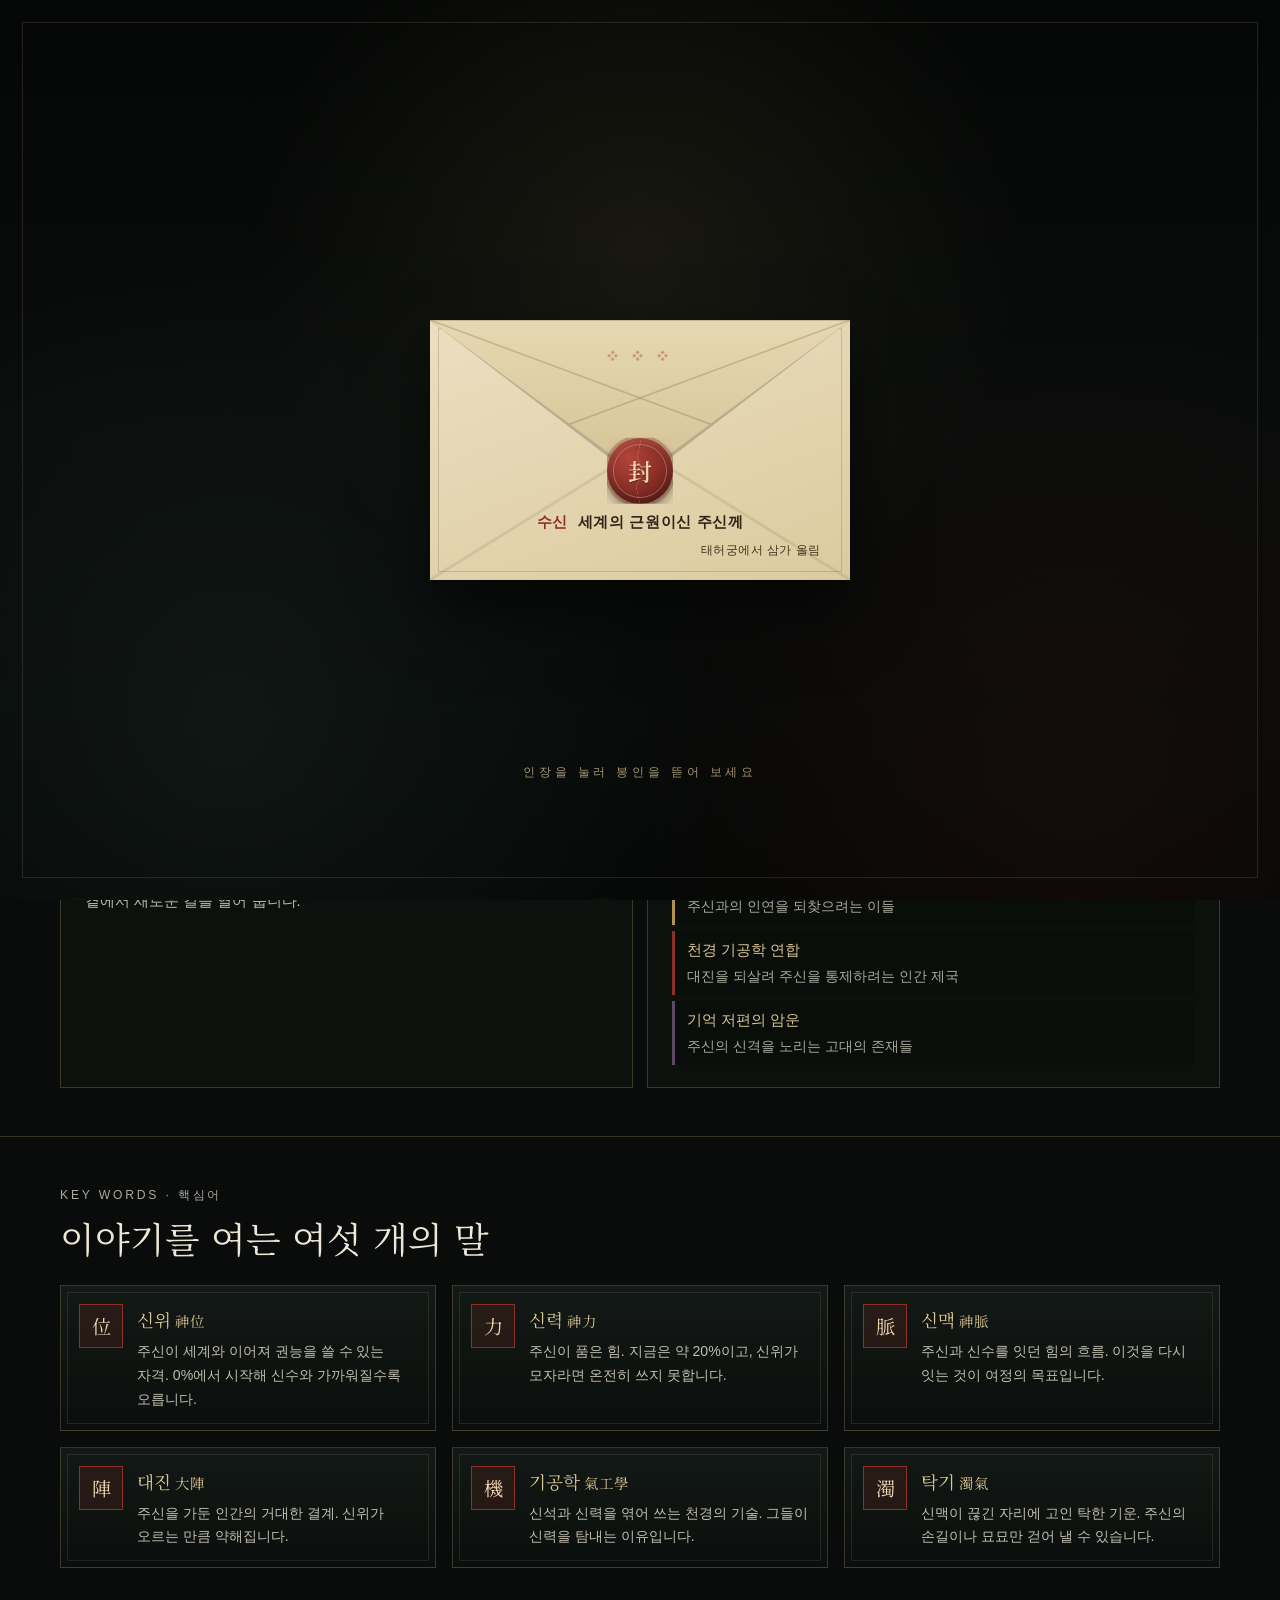
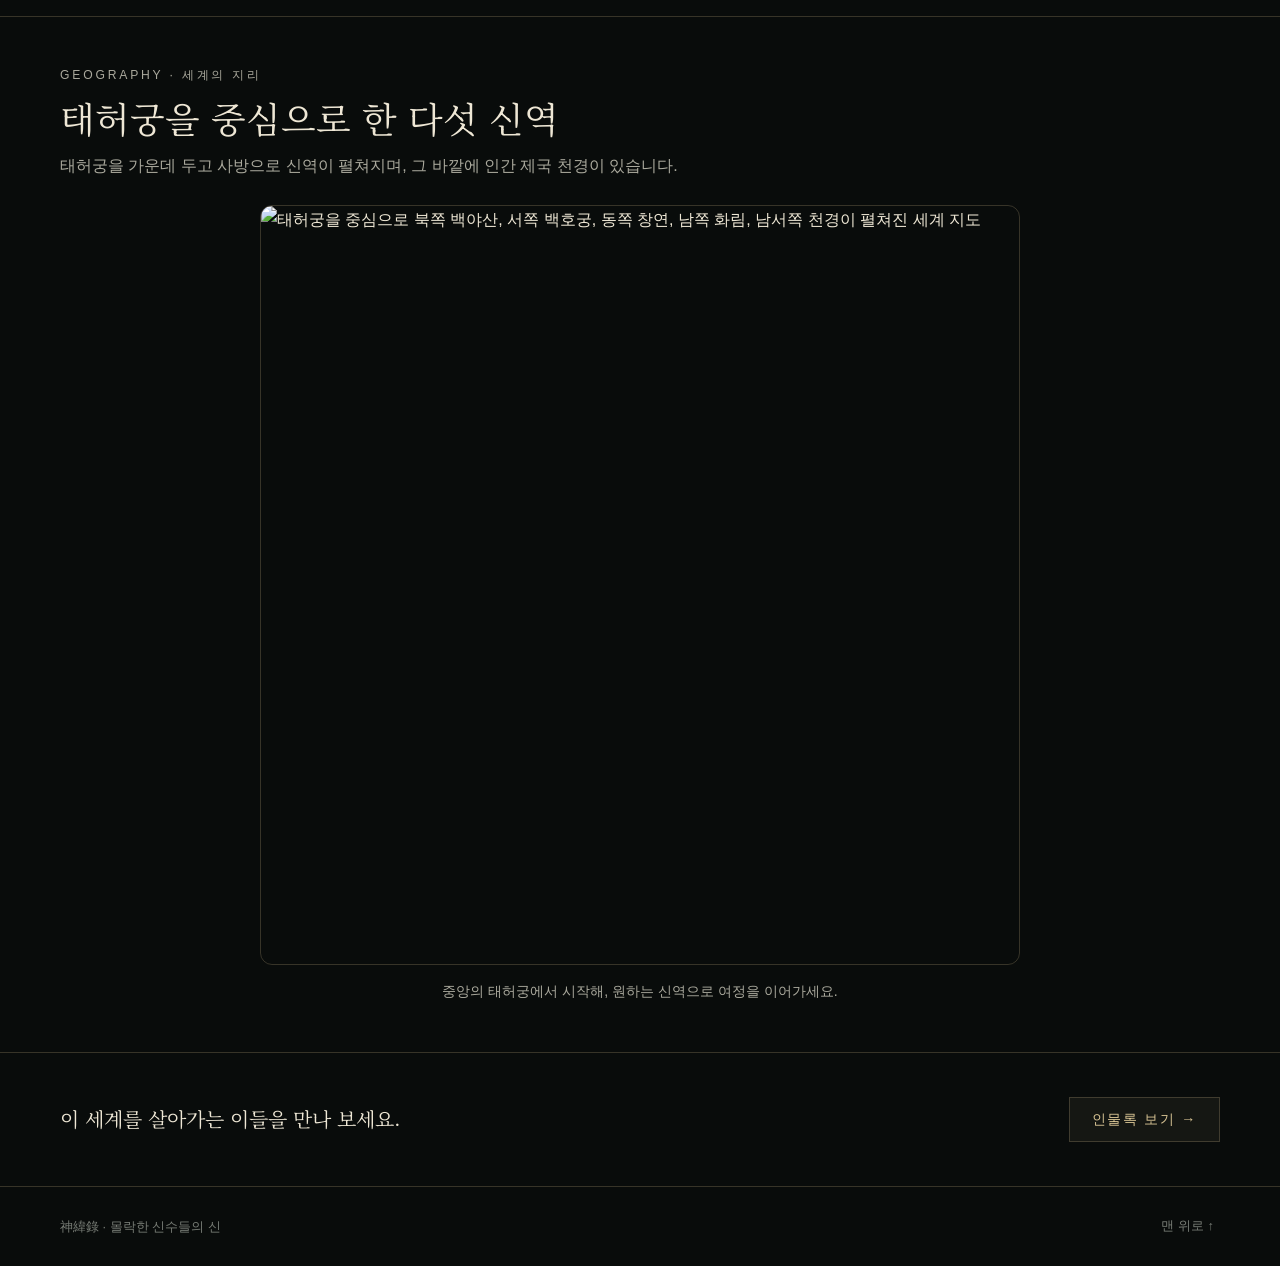
==== commit d9235b05: "Add files via upload" ====
--- a/index.html
+++ b/index.html
@@ -149,7 +149,7 @@
           <h2>태허궁을 중심으로 한 다섯 신역</h2>
           <p>태허궁을 가운데 두고 사방으로 신역이 펼쳐지며, 그 바깥에 인간 제국 천경이 있습니다.</p>
         </div>
-        <figure class="geography-image"><img src="https://i.imgur.com/aLyOklo.png" alt="태허궁을 중심으로 북쪽 백야산, 서쪽 백호궁, 동쪽 창연, 남쪽 화림, 남서쪽 천경이 펼쳐진 세계 지도" loading="lazy"><figcaption>중앙의 태허궁에서 시작해, 원하는 신역으로 여정을 이어가세요.</figcaption></figure>
+        <figure class="geography-image"><img src="assets/images/map/world-map-revealed.webp" alt="태허궁을 중심으로 북쪽 백야산, 서쪽 백호궁, 동쪽 창연, 남쪽 화림, 남서쪽 천경이 펼쳐진 세계 지도" loading="lazy"><figcaption>중앙의 태허궁에서 시작해, 원하는 신역으로 여정을 이어가세요.</figcaption></figure>
       </div>
     </section>
 
@@ -304,8 +304,8 @@
           </ul>
         </div>
         <div class="map-showcase" data-recpane="map" hidden>
-          <div class="wm-card"><header>◈ 세계 지도</header><div class="wm-stage"><img class="wm-art" src="https://i.imgur.com/aLyOklo.png" alt="세계 지도" loading="lazy"><button type="button" class="wm-owner at-home" data-map-region="center" aria-pressed="true" style="left:50%;top:48%" aria-label="태허궁 상세 보기"><img src="https://i.imgur.com/BDdqsu2.png" alt="" loading="lazy"><strong>태허궁</strong><small>사운 · 조우</small></button><button type="button" class="wm-owner " data-map-region="north" aria-pressed="false" style="left:52%;top:13%" aria-label="백야산·백사궁 상세 보기"><img src="https://i.imgur.com/wEfxzm9.png" alt="" loading="lazy"><strong>백야산·백사궁</strong><small>설환 · 미방문</small></button><button type="button" class="wm-owner " data-map-region="west" aria-pressed="false" style="left:17%;top:37%" aria-label="백호궁 상세 보기"><img src="https://i.imgur.com/jSejaXc.png" alt="" loading="lazy"><strong>백호궁</strong><small>사백 · 미방문</small></button><button type="button" class="wm-owner " data-map-region="east" aria-pressed="false" style="left:84%;top:48%" aria-label="창연·용연궁 상세 보기"><img src="https://i.imgur.com/DPED0PJ.png" alt="" loading="lazy"><strong>창연·용연궁</strong><small>청야 · 미방문</small></button><button type="button" class="wm-owner " data-map-region="south" aria-pressed="false" style="left:50%;top:79%" aria-label="주작궁·화림 상세 보기"><img src="https://i.imgur.com/OrjoEQ8.png" alt="" loading="lazy"><strong>주작궁·화림</strong><small>적련 · 미방문</small></button><button type="button" class="wm-owner " data-map-region="outer" aria-pressed="false" style="left:15%;top:78%" aria-label="천경 상세 보기"><span class="wm-gear">⚙️</span><strong>천경</strong><small>미방문</small></button><span class="wm-current" aria-label="나의 현재 위치: 태허궁">✦</span></div><details open class="wm-legend"><summary>범례</summary><p>✦ 나의 현재 위치<br>컬러 얼굴: 자기 영역에 있음<br>모노톤 얼굴: 영역을 비웠거나 위치 미확인</p></details><p class="wm-footnote">여정의 시작을 보여주는 예시입니다. 지역을 눌러 상세 화면을 살펴보세요.</p></div>
-          <div><section class="wm-detail" aria-label="지역 상세 화면 예시"><img id="mapDetailImage" src="https://i.imgur.com/6FIaAO8.png" alt="태허궁에서 사운과 조우한 모습" loading="lazy"><div class="wm-detail-body"><div class="wm-stages" id="mapStageButtons"><button type="button" data-map-stage="base" aria-pressed="false">기본</button><button type="button" data-map-stage="met" aria-pressed="true">조우</button><span aria-label="아직 열리지 않은 그림">🔒</span></div><h3 id="mapDetailTitle">태허궁</h3><p id="mapDetailOwner">수호 신수: 사운 · 조우</p><p id="mapDetailNote">눈을 뜬 폐허. 사운이 거리를 두고 낯익은 기척을 살핍니다.</p><div class="wm-rumor"><strong>민간 풍문</strong><p id="mapDetailRumor">“저 폐허엔 밤마다 사람 하나가 서 있다더라. 천 년째 같은 자리에서 한 번도 안 눕는다고.”</p><small>확인되지 않은 이야기입니다.</small></div></div></section>
+          <div class="wm-card"><header>◈ 세계 지도</header><div class="wm-stage"><img class="wm-art" src="assets/images/map/world-map-revealed.webp" alt="세계 지도" loading="lazy"><button type="button" class="wm-owner at-home" data-map-region="center" aria-pressed="true" style="left:50%;top:48%" aria-label="태허궁 상세 보기"><img src="assets/images/characters/guardian/saun-square.webp" alt="" loading="lazy"><strong>태허궁</strong><small>사운 · 조우</small></button><button type="button" class="wm-owner " data-map-region="north" aria-pressed="false" style="left:52%;top:13%" aria-label="백야산·백사궁 상세 보기"><img src="assets/images/characters/guardian/seolhwan-square.webp" alt="" loading="lazy"><strong>백야산·백사궁</strong><small>설환 · 미방문</small></button><button type="button" class="wm-owner " data-map-region="west" aria-pressed="false" style="left:17%;top:37%" aria-label="백호궁 상세 보기"><img src="assets/images/characters/guardian/sabaek-square.webp" alt="" loading="lazy"><strong>백호궁</strong><small>사백 · 미방문</small></button><button type="button" class="wm-owner " data-map-region="east" aria-pressed="false" style="left:84%;top:48%" aria-label="창연·용연궁 상세 보기"><img src="assets/images/characters/guardian/cheongya-square.webp" alt="" loading="lazy"><strong>창연·용연궁</strong><small>청야 · 미방문</small></button><button type="button" class="wm-owner " data-map-region="south" aria-pressed="false" style="left:50%;top:79%" aria-label="주작궁·화림 상세 보기"><img src="assets/images/characters/guardian/jeokryeon-square.webp" alt="" loading="lazy"><strong>주작궁·화림</strong><small>적련 · 미방문</small></button><button type="button" class="wm-owner " data-map-region="outer" aria-pressed="false" style="left:15%;top:78%" aria-label="천경 상세 보기"><span class="wm-gear">⚙️</span><strong>천경</strong><small>미방문</small></button><span class="wm-current" aria-label="나의 현재 위치: 태허궁">✦</span></div><details open class="wm-legend"><summary>범례</summary><p>✦ 나의 현재 위치<br>컬러 얼굴: 자기 영역에 있음<br>모노톤 얼굴: 영역을 비웠거나 위치 미확인</p></details><p class="wm-footnote">여정의 시작을 보여주는 예시입니다. 지역을 눌러 상세 화면을 살펴보세요.</p></div>
+          <div><section class="wm-detail" aria-label="지역 상세 화면 예시"><img id="mapDetailImage" src="assets/images/map/scenes/saun-met.webp" alt="태허궁에서 사운과 조우한 모습" loading="lazy"><div class="wm-detail-body"><div class="wm-stages" id="mapStageButtons"><button type="button" data-map-stage="base" aria-pressed="false">기본</button><button type="button" data-map-stage="met" aria-pressed="true">조우</button><span aria-label="아직 열리지 않은 그림">🔒</span></div><h3 id="mapDetailTitle">태허궁</h3><p id="mapDetailOwner">수호 신수: 사운 · 조우</p><p id="mapDetailNote">눈을 뜬 폐허. 사운이 거리를 두고 낯익은 기척을 살핍니다.</p><div class="wm-rumor"><strong>민간 풍문</strong><p id="mapDetailRumor">“저 폐허엔 밤마다 사람 하나가 서 있다더라. 천 년째 같은 자리에서 한 번도 안 눕는다고.”</p><small>확인되지 않은 이야기입니다.</small></div></div></section>
           <ul class="hud-legend plain wm-explanation"><li><b>/지도 · 세계와 현재 위치</b>지역의 위치와 주인, 내가 있는 곳을 확인할 수 있습니다. 실제 채팅에서는 지역을 누르면 상세 팝업이 열립니다.</li><li><b>얼굴은 영역의 주인</b>아직 만나지 않은 신수도 표시됩니다. 신수가 이동해도 얼굴 아이콘은 자기 영역에 남고, 곁에 있는 인물은 상태창에서 확인합니다.</li><li><b>진행에 따라 열리는 그림</b>신수를 만나고 회복이 진행되면 새 그림이 열립니다. 열린 그림은 다시 볼 수 있으며, 얼굴 색은 회복 단계와 별개입니다.</li></ul></div>
         </div>
 
@@ -351,52 +351,52 @@
   ];
 
   /* faction: guardian / empire / shadow
-     src — 목록 카드 위쪽 가로 이미지(9:4 표시, 기존 4:3 원본은 중앙부가 잘립니다). 예: src:'https://i.imgur.com/pxaYWYm.png'
-     detailSrc — 상세 팝업 이미지(3:4). 예: detailSrc:'https://i.imgur.com/QuHQ9kT.png'
+     src — 목록 카드 위쪽 가로 이미지(9:4 표시, 기존 4:3 원본은 중앙부가 잘립니다). 예: src:'assets/images/characters/guardian/saun-card.webp'
+     detailSrc — 상세 팝업 이미지(3:4). 예: detailSrc:'assets/images/characters/guardian/saun-detail.webp'
      detailSrc를 비우면 src를 함께 사용하고, 둘 다 비우면 자리표시가 나옵니다. */
   var CHARACTERS = [
-    { key:'saun', faction:'guardian', place:'中央 · 태허궁', name:'사운', hj:'四雲', kind:'현무 · 폐허의 수호자', seal:'玄', record:'神獸記錄 · 01', src:'https://i.imgur.com/pxaYWYm.png', detailSrc:'https://i.imgur.com/QuHQ9kT.png',
+    { key:'saun', faction:'guardian', place:'中央 · 태허궁', name:'사운', hj:'四雲', kind:'현무 · 폐허의 수호자', seal:'玄', record:'神獸記錄 · 01', src:'assets/images/characters/guardian/saun-card.webp', detailSrc:'assets/images/characters/guardian/saun-detail.webp',
       summary:'폐허가 된 태허궁을 끝까지 지킨 수호자. 침묵과 통제 아래에는 주신을 다시 잃을지 모른다는 불안이 깊이 눌려 있습니다.',
       details:[['소재지','주신이 각성한 중앙 태허궁의 무너진 신전'],['상태','수백 년 동안 홀로 폐허를 지키며 누적된 지독한 피로와 재손실에 대한 집착적 불안'],['첫 만남','각성 직후 낯선 기척을 감지하고 경계하며 다가옵니다. 당신임을 확신하지 못한 채 신력을 검증하려 합니다.']] },
-    { key:'cheongya', faction:'guardian', place:'東方 · 창연 / 용연궁', name:'청야', hj:'靑夜', kind:'청룡 · 심연의 지배자', seal:'靑', record:'神獸記錄 · 02', src:'https://i.imgur.com/GzSulz3.png', detailSrc:'https://i.imgur.com/wVqkrWj.png',
+    { key:'cheongya', faction:'guardian', place:'東方 · 창연 / 용연궁', name:'청야', hj:'靑夜', kind:'청룡 · 심연의 지배자', seal:'靑', record:'神獸記錄 · 02', src:'assets/images/characters/guardian/cheongya-card.webp', detailSrc:'assets/images/characters/guardian/cheongya-detail.webp',
       summary:'여의주를 빼앗긴 뒤 심연에 남은 청룡. 오만한 태도로 상대를 시험하지만, 그 밑바닥에는 결핍과 배신감이 웅크리고 있습니다.',
       details:[['소재지','인간의 수탈로 오염되고 봉쇄된 동방의 심해 용연궁'],['상태','인간에게 여의주를 강탈당한 깊은 상처와 배신감, 오만함 뒤에 숨겨진 서늘한 결핍'],['첫 만남','고압적이고 차가운 태도로 당신의 자격과 진실성을 시험하며 심연 속으로 유인합니다.']] },
-    { key:'jeokryeon', faction:'guardian', place:'南方 · 주작궁 / 화림', name:'적련', hj:'赤蓮', kind:'주작 · 꺼지지 않는 불꽃', seal:'赤', record:'神獸記錄 · 03', src:'https://i.imgur.com/3yKw1lC.png', detailSrc:'https://i.imgur.com/vyZcfh2.png',
+    { key:'jeokryeon', faction:'guardian', place:'南方 · 주작궁 / 화림', name:'적련', hj:'赤蓮', kind:'주작 · 꺼지지 않는 불꽃', seal:'赤', record:'神獸記錄 · 03', src:'assets/images/characters/guardian/jeokryeon-card.webp', detailSrc:'assets/images/characters/guardian/jeokryeon-detail.webp',
       summary:'꺼지지 않는 신화에 스스로를 태우는 주작. 고통과 갈망을 분리하지 못한 채 주신의 손길만을 유일한 구원으로 여깁니다.',
       details:[['소재지','제어되지 않는 신화로 재가 내리는 남방 화림 한가운데'],['상태','통제 불능의 불길로 스스로를 태우는 자학적 광기와 위태로운 갈증'],['첫 만남','신화 폭주 속에서 당신을 발견하자마자 구원자로서 타오르는 손길과 온기를 갈구합니다.']] },
-    { key:'sabaek', faction:'guardian', place:'西方 · 백호궁', name:'사백', hj:'沙白', kind:'백호 · 서방의 군주', seal:'白', record:'神獸記錄 · 04', src:'https://i.imgur.com/MmQrEZi.png', detailSrc:'https://i.imgur.com/q4SAcgr.png',
+    { key:'sabaek', faction:'guardian', place:'西方 · 백호궁', name:'사백', hj:'沙白', kind:'백호 · 서방의 군주', seal:'白', record:'神獸記錄 · 04', src:'assets/images/characters/guardian/sabaek-card.webp', detailSrc:'assets/images/characters/guardian/sabaek-detail.webp',
       summary:'천경과 맞닿은 서방의 최전선을 지키는 군주. 지키지 못했다는 치욕을 힘과 전투로 증명하려는 거친 충성심을 품고 있습니다.',
       details:[['소재지','인간 제국 천경과 맞닿은 최전선, 서방 백호궁 요새'],['상태','과거 주신을 지키지 못했다는 자책감과 치욕, 그것을 덮은 호전적인 야성미'],['첫 만남','반가움보다 사냥꾼의 날카로운 눈빛으로 당신의 힘과 위엄을 단단히 검증하려 합니다.']] },
-    { key:'seolhwan', faction:'guardian', place:'北方 · 백야산', name:'설환', hj:'雪煥', kind:'백사 · 설산의 은둔자', seal:'雪', record:'神獸記錄 · 05', src:'https://i.imgur.com/wDNcGmx.png', detailSrc:'https://i.imgur.com/0HcboOA.png',
+    { key:'seolhwan', faction:'guardian', place:'北方 · 백야산', name:'설환', hj:'雪煥', kind:'백사 · 설산의 은둔자', seal:'雪', record:'神獸記錄 · 05', src:'assets/images/characters/guardian/seolhwan-card.webp', detailSrc:'assets/images/characters/guardian/seolhwan-detail.webp',
       summary:'끝없는 설산에서 홀로 얼어붙어 온 백사. 주신을 사랑 이전에 생존을 가능하게 하는 유일한 온기로 인식합니다.',
       details:[['소재지','끝없는 눈보라와 시공간이 왜곡된 북방 백야산 정상의 산장'],['상태','체온조차 남지 않은 고립감 속에서 얼어붙어 가는 냉혈의 결핍'],['첫 만남','당신을 사랑이 아닌 생존을 가능하게 하는 유일한 \'온기\' 그 자체로 인식하고 똬리를 틀어 옵니다.']] },
-    { key:'myomyo', faction:'guardian', place:'수호 영물 · 길잡이', name:'묘묘', hj:'妙妙', kind:'묘선 · 액막이 영물', seal:'妙', record:'靈物記錄 · 01', src:'https://i.imgur.com/cMqO4zG.png', detailSrc:'https://i.imgur.com/as8FC8U.png',
+    { key:'myomyo', faction:'guardian', place:'수호 영물 · 길잡이', name:'묘묘', hj:'妙妙', kind:'묘선 · 액막이 영물', seal:'妙', record:'靈物記錄 · 01', src:'assets/images/characters/guardian/myomyo-card.webp', detailSrc:'assets/images/characters/guardian/myomyo-detail.webp',
       summary:'봉인의 잔재인 탁기를 먹어 정화하는 작은 길잡이. 주신의 가장 가까운 곳을 자연스럽게 차지해 다른 신수들의 질투를 받습니다.',
       details:[['역할','주신의 몸에 남은 봉인의 잔재(탁기)를 핥아먹고 정화하는 영물'],['특징','각성 직후 당신의 곁을 지키는 길잡이이자, 타 신수들의 강한 질투를 받는 존재']] },
 
-    { key:'seopjiun', faction:'empire', place:'天京 · 제국 중앙', name:'섭지운', hj:'葉智雲', kind:'천경 총수 · 냉철한 실용주의자', seal:'天', record:'天京記錄 · 01', src:'https://i.imgur.com/R77GJcy.png', detailSrc:'https://i.imgur.com/PR8O18b.png',
+    { key:'seopjiun', faction:'empire', place:'天京 · 제국 중앙', name:'섭지운', hj:'葉智雲', kind:'천경 총수 · 냉철한 실용주의자', seal:'天', record:'天京記錄 · 01', src:'assets/images/characters/empire/seopjiun-card.webp', detailSrc:'assets/images/characters/empire/seopjiun-detail.webp',
       summary:'인간 문명의 완성을 위해 대진 재가동을 추진하는 천경의 총수. 주신을 숭배의 대상이 아니라 통제해야 할 거대한 힘으로 봅니다.',
       details:[['나이','38세'],['권능과 장비','근묵파동을 다루며 대진 재가동 계획을 지휘합니다'],['핵심 성향','감정보다 제국의 존속과 효율을 앞세우는 냉정한 전략가']] },
-    { key:'jegaryeong', faction:'empire', place:'天京 · 중앙 기공원', name:'제갈영', hj:'諸葛永', kind:'수석 기공학자 · 광기 어린 연구자', seal:'機', record:'天京記錄 · 02', src:'https://i.imgur.com/y1l4lJk.png', detailSrc:'https://i.imgur.com/p0E2Iv1.png',
+    { key:'jegaryeong', faction:'empire', place:'天京 · 중앙 기공원', name:'제갈영', hj:'諸葛永', kind:'수석 기공학자 · 광기 어린 연구자', seal:'機', record:'天京記錄 · 02', src:'assets/images/characters/empire/jegaryeong-card.webp', detailSrc:'assets/images/characters/empire/jegaryeong-detail.webp',
       summary:'황동 고글과 추출 튜브를 달고 신력의 수치를 좇는 수석 기공학자. 신과 신수를 경외의 대상이 아닌 관찰하고 분해할 현상으로 여깁니다.',
       details:[['나이','32세'],['전문','신력 추출 장치와 복구된 대진 회로를 연구합니다'],['핵심 성향','윤리보다 측정과 실험 결과를 우선하는 임상적인 탐구자']] },
-    { key:'yeonhwa', faction:'empire', place:'天京 · 연명 기공실', name:'연화', hj:'蓮花', kind:'변절한 전 대신관 · 강제 연명자', seal:'蓮', record:'天京記錄 · 03', src:'https://i.imgur.com/luNmBvl.png', detailSrc:'https://i.imgur.com/jg2sf8U.png',
+    { key:'yeonhwa', faction:'empire', place:'天京 · 연명 기공실', name:'연화', hj:'蓮花', kind:'변절한 전 대신관 · 강제 연명자', seal:'蓮', record:'天京記錄 · 03', src:'assets/images/characters/empire/yeonhwa-card.webp', detailSrc:'assets/images/characters/empire/yeonhwa-detail.webp',
       summary:'오래전 신역을 섬겼으나 지금은 은빛 기공 튜브에 의지해 살아가는 변절자. 순진한 신앙이 부서진 뒤 스스로 천경에 신역의 지식을 넘겼습니다.',
       details:[['나이','340세 · 기공 장치로 연명 중'],['과거','신역의 의식과 결계를 알던 대신관'],['핵심 성향','죄책감을 품고도 자신의 선택을 순수한 희생으로 포장하지 않습니다']] },
-    { key:'dojin', faction:'empire', place:'天京 · 신역 침공 전선', name:'도진', hj:'島眞', kind:'천경 수호대장 · 흑철의 무인', seal:'武', record:'天京記錄 · 04', src:'https://i.imgur.com/C3Bs8Ck.png', detailSrc:'https://i.imgur.com/PfJ122U.png',
+    { key:'dojin', faction:'empire', place:'天京 · 신역 침공 전선', name:'도진', hj:'島眞', kind:'천경 수호대장 · 흑철의 무인', seal:'武', record:'天京記錄 · 04', src:'assets/images/characters/empire/dojin-card.webp', detailSrc:'assets/images/characters/empire/dojin-detail.webp',
       summary:'흑철 중갑주와 주술 사슬 대검을 사용하는 천경의 수호대장. 봉인 시대를 직접 겪은 자가 아니라 오늘의 전장에서 살아남은 군인입니다.',
       details:[['나이','36세'],['무장','흑철 중갑주와 주술 사슬 대검'],['핵심 성향','쾌락이나 명예보다 임무와 책임을 앞세우는 과묵한 무인']] },
 
-    { key:'hwangryun', faction:'shadow', place:'古代 · 흑금의 봉인', name:'황륜', hj:'黃輪', kind:'고대 황룡 · 암운의 군주', seal:'龍', record:'暗雲記錄 · 01', src:'https://i.imgur.com/6RN0Wxo.png', detailSrc:'https://i.imgur.com/n9FJvgL.png',
+    { key:'hwangryun', faction:'shadow', place:'古代 · 흑금의 봉인', name:'황륜', hj:'黃輪', kind:'고대 황룡 · 암운의 군주', seal:'龍', record:'暗雲記錄 · 01', src:'assets/images/characters/shadow/hwangryun-card.webp', detailSrc:'assets/images/characters/shadow/hwangryun-detail.webp',
       summary:'주신의 신위를 빼앗으려다 함께 봉인된 고대 황룡. 다시 깨어난 뒤에는 주신을 집어삼켜 자신이 유일한 신이 되려 합니다.',
       details:[['정체','황금빛 용의 격을 지닌 고대의 지배자'],['권능','중력파동과 흑금 사슬을 다룹니다'],['핵심 욕망','주신을 하나의 인격이 아니라 왕좌를 완성할 전리품으로 여깁니다']] },
-    { key:'changhyeol', faction:'shadow', place:'古代 · 피 냄새를 좇는 사냥터', name:'창혈', hj:'蒼血', kind:'타락한 이리 영물 · 열등한 포식자', seal:'狼', record:'暗雲記錄 · 02', src:'https://i.imgur.com/M0flH42.png', detailSrc:'https://i.imgur.com/IJA6D36.png',
+    { key:'changhyeol', faction:'shadow', place:'古代 · 피 냄새를 좇는 사냥터', name:'창혈', hj:'蒼血', kind:'타락한 이리 영물 · 열등한 포식자', seal:'狼', record:'暗雲記錄 · 02', src:'assets/images/characters/shadow/changhyeol-card.webp', detailSrc:'assets/images/characters/shadow/changhyeol-detail.webp',
       summary:'직계 수호 혈통에서 밀려난 방계 이리 영물. 자신을 배척한 격의 차이를 뒤집기 위해 주신의 피를 노립니다.',
       details:[['외형','188cm의 거친 체격과 짐승의 문신'],['권능','이리 형상으로 변하며 사냥감에 표식을 남깁니다'],['핵심 욕망','열등감을 포식과 소유로 뒤집으려 합니다']] },
-    { key:'yuhwa', faction:'shadow', place:'古代 · 심해의 거울꽃', name:'유화', hj:'幽華', kind:'경어목 환화 요괴 · 몽환의 공작자', seal:'幻', record:'暗雲記錄 · 03', src:'https://i.imgur.com/cBbAFyE.png', detailSrc:'https://i.imgur.com/ndHuhQH.png',
+    { key:'yuhwa', faction:'shadow', place:'古代 · 심해의 거울꽃', name:'유화', hj:'幽華', kind:'경어목 환화 요괴 · 몽환의 공작자', seal:'幻', record:'暗雲記錄 · 03', src:'assets/images/characters/shadow/yuhwa-card.webp', detailSrc:'assets/images/characters/shadow/yuhwa-detail.webp',
       summary:'심해 괴물의 눈에서 태어난 환화 요괴. 몽환안으로 거짓 기억과 환영을 비추며 신수의 상처와 질투를 부풀립니다.',
       details:[['외형','176cm의 가느다란 체격과 깊은 바다를 닮은 눈'],['권능','몽환안과 거짓 환영으로 감각과 기억을 뒤틉니다'],['핵심 성향','타인의 파멸을 연출하면서도 그 고통에 스스로 흔들리는 모순']] },
-    { key:'nokyo', faction:'shadow', place:'古代 · 경계 없는 유랑길', name:'녹요', hj:'綠妖', kind:'유랑 도깨비 · 정보상과 암살자', seal:'火', record:'暗雲記錄 · 04', src:'https://i.imgur.com/vnLxcjG.png', detailSrc:'https://i.imgur.com/tBR58Zw.png',
+    { key:'nokyo', faction:'shadow', place:'古代 · 경계 없는 유랑길', name:'녹요', hj:'綠妖', kind:'유랑 도깨비 · 정보상과 암살자', seal:'火', record:'暗雲記錄 · 04', src:'assets/images/characters/shadow/nokyo-card.webp', detailSrc:'assets/images/characters/shadow/nokyo-detail.webp',
       summary:'도깨비의 유물을 훔쳐 청록 불꽃을 다루게 된 유랑자. 기공 도구와 정보를 거래하며 가장 이익이 되는 틈으로 파고듭니다.',
       details:[['외형','181cm의 날렵한 체격과 청록 불꽃'],['권능','청록 불꽃과 훔친 기공 도구를 함께 사용합니다'],['핵심 성향','장난스러운 태도 아래 기회주의적인 소유욕을 숨깁니다']] }
   ];
@@ -753,12 +753,12 @@
 
 <script>
 (function(){
- const data={"center": {"name": "태허궁", "owner": "사운", "image": "6FIaAO8", "base": "rhpJUjS"}, "north": {"name": "백야산·백사궁", "owner": "설환", "image": "hqeK3xk", "base": "hqeK3xk"}, "west": {"name": "백호궁", "owner": "사백", "image": "eweK4W5", "base": "eweK4W5"}, "east": {"name": "창연·용연궁", "owner": "청야", "image": "3DwkQLT", "base": "3DwkQLT"}, "south": {"name": "주작궁·화림", "owner": "적련", "image": "P6WnmhI", "base": "P6WnmhI"}, "outer": {"name": "천경", "owner": "", "image": "8lyPKGp", "base": "8lyPKGp"}}; let selected='center';
+ const data={"center": {"name": "태허궁", "owner": "사운", "image": "assets/images/map/scenes/saun-met.webp", "base": "assets/images/map/regions/taeheogung.webp"}, "north": {"name": "백야산·백사궁", "owner": "설환", "image": "assets/images/map/regions/baeyasan.webp", "base": "assets/images/map/regions/baeyasan.webp"}, "west": {"name": "백호궁", "owner": "사백", "image": "assets/images/map/regions/baehogung.webp", "base": "assets/images/map/regions/baehogung.webp"}, "east": {"name": "창연·용연궁", "owner": "청야", "image": "assets/images/map/regions/changyeon.webp", "base": "assets/images/map/regions/changyeon.webp"}, "south": {"name": "주작궁·화림", "owner": "적련", "image": "assets/images/map/regions/hwarim.webp", "base": "assets/images/map/regions/hwarim.webp"}, "outer": {"name": "천경", "owner": "", "image": "assets/images/map/regions/cheongyeong.webp", "base": "assets/images/map/regions/cheongyeong.webp"}}; let selected='center';
  const image=document.getElementById('mapDetailImage');
- function show(id){selected=id;const d=data[id];document.querySelectorAll('[data-map-region]').forEach(b=>b.setAttribute('aria-pressed',String(b.dataset.mapRegion===id)));image.src='https://i.imgur.com/'+d.image+'.png';image.alt=d.name+' '+(id==='center'?'조우':'기본 풍경');document.getElementById('mapDetailTitle').textContent=d.name;document.getElementById('mapDetailOwner').textContent=d.owner?'수호 신수: '+d.owner+' · '+(id==='center'?'조우':'아직 만나지 못함'):'기공학의 제국 · 미방문';document.getElementById('mapDetailNote').textContent=id==='center'?'눈을 뜬 폐허. 사운이 거리를 두고 낯익은 기척을 살핍니다.':'아직 방문하지 않은 지역입니다.';document.getElementById('mapStageButtons').hidden=id!=='center';document.querySelector('.wm-rumor').hidden=id!=='center';document.querySelectorAll('[data-map-stage]').forEach(b=>b.setAttribute('aria-pressed',String(b.dataset.mapStage==='met')));}
+ function show(id){selected=id;const d=data[id];document.querySelectorAll('[data-map-region]').forEach(b=>b.setAttribute('aria-pressed',String(b.dataset.mapRegion===id)));image.src=d.image;image.alt=d.name+' '+(id==='center'?'조우':'기본 풍경');document.getElementById('mapDetailTitle').textContent=d.name;document.getElementById('mapDetailOwner').textContent=d.owner?'수호 신수: '+d.owner+' · '+(id==='center'?'조우':'아직 만나지 못함'):'기공학의 제국 · 미방문';document.getElementById('mapDetailNote').textContent=id==='center'?'눈을 뜬 폐허. 사운이 거리를 두고 낯익은 기척을 살핍니다.':'아직 방문하지 않은 지역입니다.';document.getElementById('mapStageButtons').hidden=id!=='center';document.querySelector('.wm-rumor').hidden=id!=='center';document.querySelectorAll('[data-map-stage]').forEach(b=>b.setAttribute('aria-pressed',String(b.dataset.mapStage==='met')));}
  document.querySelectorAll('[data-map-region]').forEach(b=>b.addEventListener('click',()=>show(b.dataset.mapRegion)));
- document.querySelectorAll('[data-map-stage]').forEach(b=>b.addEventListener('click',()=>{if(selected!=='center')return;image.src='https://i.imgur.com/'+data.center[b.dataset.mapStage==='base'?'base':'image']+'.png';image.alt='태허궁 '+(b.dataset.mapStage==='base'?'기본 풍경':'사운 조우');document.querySelectorAll('[data-map-stage]').forEach(x=>x.setAttribute('aria-pressed',String(x===b)));}));
+ document.querySelectorAll('[data-map-stage]').forEach(b=>b.addEventListener('click',()=>{if(selected!=='center')return;image.src=data.center[b.dataset.mapStage==='base'?'base':'image'];image.alt='태허궁 '+(b.dataset.mapStage==='base'?'기본 풍경':'사운 조우');document.querySelectorAll('[data-map-stage]').forEach(x=>x.setAttribute('aria-pressed',String(x===b)));}));
 })();
 </script>
 </body>
-</html>+</html>
--- a/styles.css
+++ b/styles.css
@@ -704,4 +704,4 @@
 .hud-nearby{display:flex;gap:8px;margin-top:7px;color:#aaa99f;font-size:11px}.hud-nearby small{color:#747a74}
 .map-showcase{display:grid;grid-template-columns:minmax(0,520px) minmax(0,1fr);gap:48px;align-items:start}.wm-card,.wm-detail{border:1px solid #353b36;background:#151816;color:#eee9dc;border-radius:10px;overflow:hidden;font-family:system-ui,sans-serif}.wm-card header{padding:10px 12px;color:#7fb09c}.wm-stage{position:relative;aspect-ratio:1;margin:0 10px;overflow:hidden;border-radius:8px}.wm-art{position:absolute;inset:0;width:100%;height:100%;object-fit:cover}.wm-owner{position:absolute;transform:translate(-50%,-50%);display:flex;flex-direction:column;align-items:center;background:none;border:0;padding:0;color:#eee9dc;cursor:pointer;font:inherit;line-height:1.25;white-space:nowrap;text-shadow:0 0 3px #000,0 1px 3px #000,0 0 9px #000}.wm-owner img{width:36px;height:36px;object-fit:contain;border:2px dashed #353b36;border-radius:50%;background:#939a95;filter:grayscale(1);box-sizing:border-box}.wm-owner.at-home img{filter:none;border-style:solid;border-color:#355748}.wm-owner[aria-pressed=true] strong{color:#d0b57a}.wm-owner strong{font-size:11.5px;margin-top:3px}.wm-owner small{font-size:10px}.wm-gear{font-size:22px}.wm-current{position:absolute;left:56.5%;top:43.5%;font-size:25px;color:#d0b57a;text-shadow:0 1px 4px #000}.wm-legend{padding:10px 12px;font-size:11px;color:#aaa99f}.wm-legend summary{cursor:pointer}.wm-legend p{line-height:1.65}.wm-footnote{padding:0 12px 12px;margin:0;color:#747a74;font-size:11px}.wm-detail>img{display:block;width:100%;aspect-ratio:16/9;object-fit:cover}.wm-detail-body{padding:14px}.wm-detail h3{margin:10px 0 6px;font-size:17px}.wm-detail p{font-size:12px;line-height:1.65;color:#aaa99f}.wm-stages{display:flex;gap:6px;align-items:center}.wm-stages button{border:1px solid #353b36;border-radius:20px;padding:3px 10px;background:none;color:#aaa99f;cursor:pointer}.wm-stages button[aria-pressed=true]{border-color:#d0b57a;color:#eee9dc}.wm-rumor{border-top:1px dashed #353b36;margin-top:12px;padding-top:12px}.wm-rumor strong{color:#d0b57a;font-size:12px}.wm-rumor small{font-size:10px;color:#747a74}.wm-explanation{margin-top:24px}.rec-tabs{flex-wrap:wrap}.wm-owner:focus-visible,.wm-stages button:focus-visible{outline:2px solid #d0b57a;outline-offset:3px}
 @media(max-width:900px){.map-showcase{grid-template-columns:1fr;gap:24px}.wm-card{max-width:520px}.geography-image{max-width:620px}}
-[hidden]{display:none!important}+[hidden]{display:none!important}
